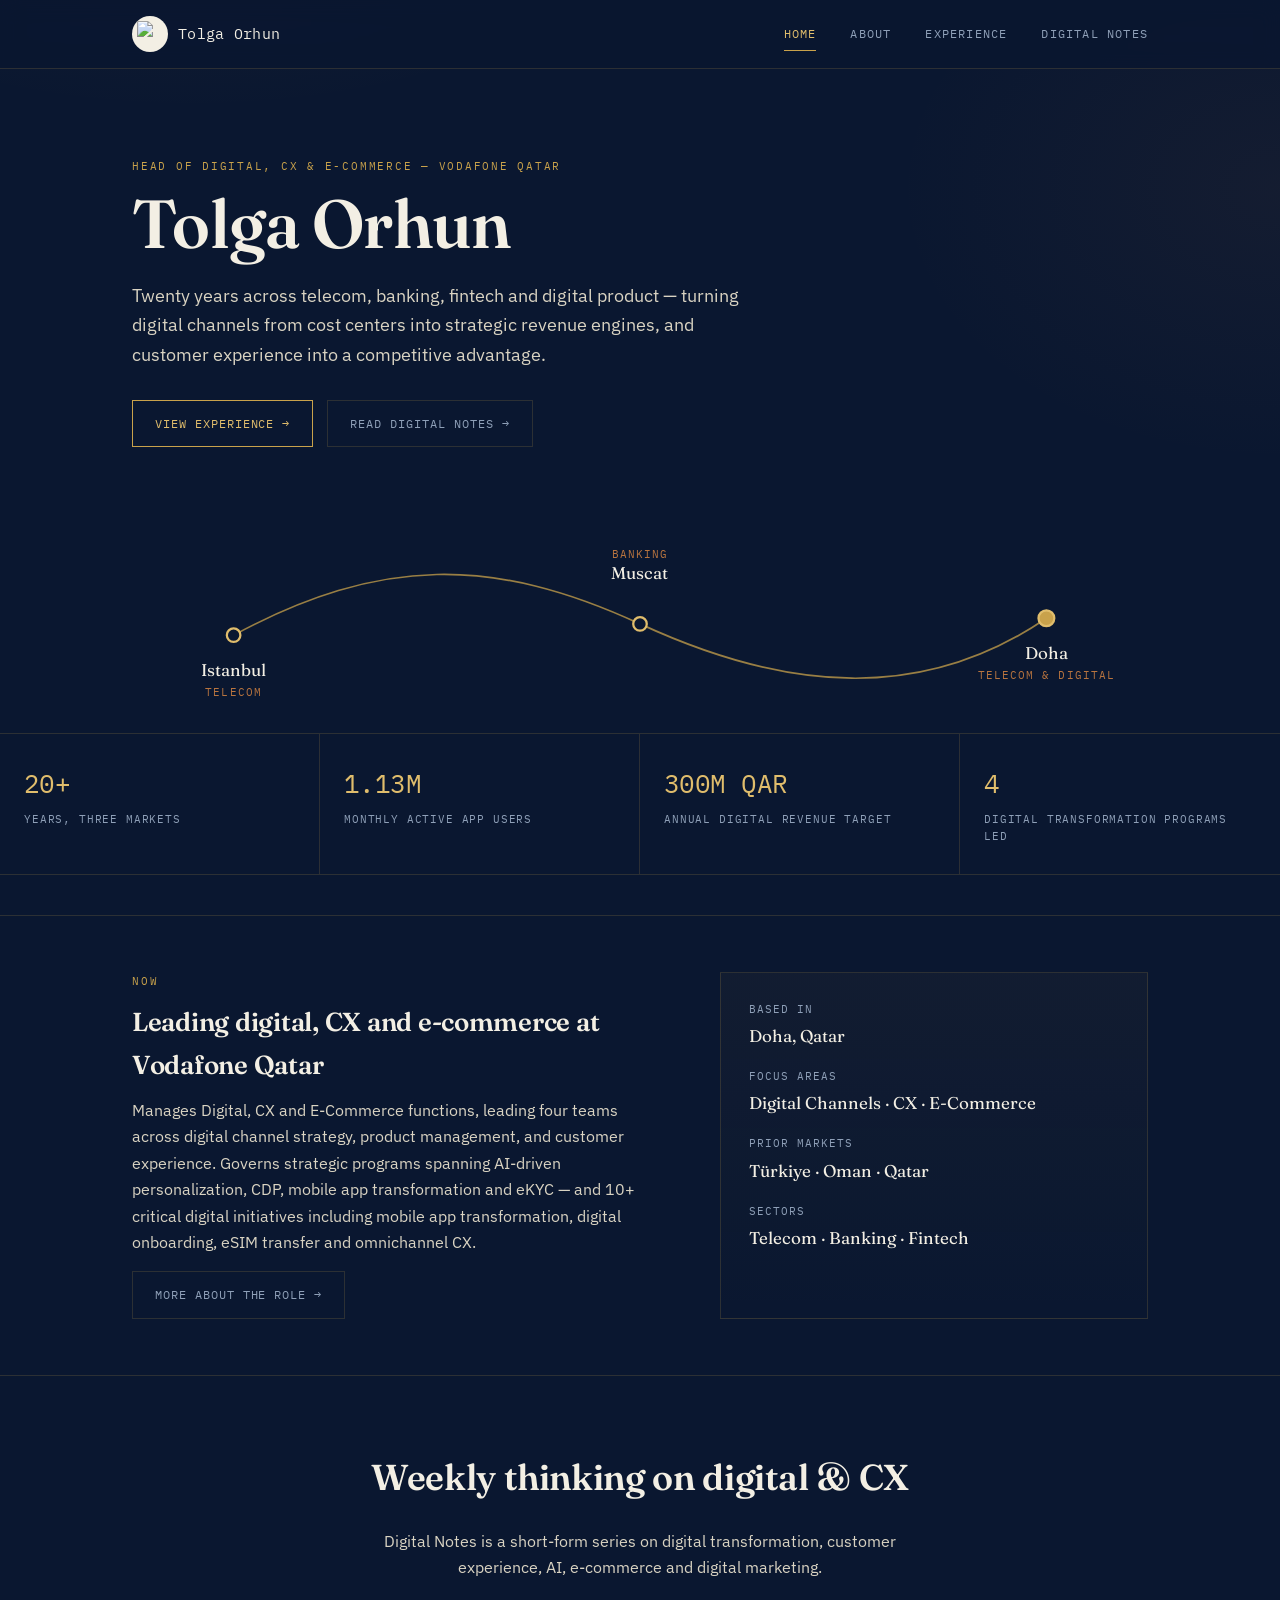
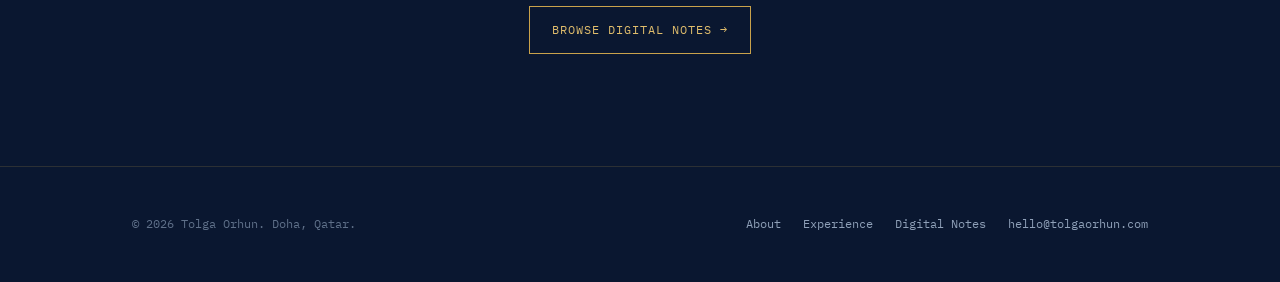
==== index.html @ 3a260905 "Add files via upload" ====
<!DOCTYPE html>
<html lang="en">
<head>
<meta charset="UTF-8" />
<meta name="viewport" content="width=device-width, initial-scale=1.0" />
<title>Tolga Orhun — Digital, CX & E-Commerce Leader</title>
<meta name="description" content="Tolga Orhun — Head of Digital, CX & E-Commerce at Vodafone Qatar. 20+ years across telecom, banking and digital product across Istanbul, Muscat and Doha." />
<link rel="preconnect" href="https://fonts.googleapis.com">
<link rel="preconnect" href="https://fonts.gstatic.com" crossorigin>
<link href="https://fonts.googleapis.com/css2?family=Fraunces:opsz,wght@9..144,500;9..144,600;9..144,700&family=IBM+Plex+Sans:wght@400;500;600&family=IBM+Plex+Mono:wght@400;500&display=swap" rel="stylesheet">
<link rel="icon" type="image/png" href="assets/logo-icon.png" />
<link rel="stylesheet" href="styles.css" />
</head>
<body>

<nav class="site-nav">
  <div class="wrap">
    <a class="brand" href="index.html"><span class="brand-mark"><img src="assets/logo-icon.png" alt="Tolga Orhun logo"></span> Tolga Orhun</a>
    <button class="nav-toggle" id="navToggle" aria-label="Toggle menu" aria-expanded="false">☰</button>
    <div class="nav-links" id="navLinks">
      <a href="index.html" aria-current="page">Home</a>
      <a href="about.html">About</a>
      <a href="experience.html">Experience</a>
      <a href="blog.html">Digital Notes</a>
    </div>
  </div>
</nav>

<header class="hero">
  <div class="wrap">
    <p class="eyebrow">Head of Digital, CX &amp; E-Commerce — Vodafone Qatar</p>
    <h1>Tolga Orhun</h1>
    <p class="pitch">Twenty years across telecom, banking, fintech and digital product — turning digital channels from cost centers into strategic revenue engines, and customer experience into a competitive advantage.</p>
    <div class="hero-actions">
      <a class="btn" href="experience.html">View Experience →</a>
      <a class="btn ghost" href="blog.html">Read Digital Notes →</a>
    </div>

    <div class="route">
      <svg viewBox="0 0 900 190" preserveAspectRatio="xMidYMid meet" role="img" aria-label="Career route from Istanbul to Muscat to Doha">
        <path class="route-path" d="M 90 110 C 220 40, 320 40, 450 100 S 700 170, 810 95" />

        <g class="route-city">
          <circle cx="90" cy="110" r="6"></circle>
          <text x="90" y="146" text-anchor="middle" class="route-label-city">Istanbul</text>
          <text x="90" y="164" text-anchor="middle" class="route-label-sector">Telecom</text>
        </g>

        <g class="route-city">
          <circle cx="450" cy="100" r="6"></circle>
          <text x="450" y="60" text-anchor="middle" class="route-label-city">Muscat</text>
          <text x="450" y="42" text-anchor="middle" class="route-label-sector">Banking</text>
        </g>

        <g class="route-city final">
          <circle cx="810" cy="95" r="7"></circle>
          <text x="810" y="131" text-anchor="middle" class="route-label-city">Doha</text>
          <text x="810" y="149" text-anchor="middle" class="route-label-sector">Telecom &amp; Digital</text>
        </g>
      </svg>
    </div>
  </div>

  <div class="stats">
    <div class="wrap" style="display:contents;">
      <div class="stat"><div class="num">20+</div><div class="label">Years, three markets</div></div>
      <div class="stat"><div class="num">1.13M</div><div class="label">Monthly active app users</div></div>
      <div class="stat"><div class="num">300M QAR</div><div class="label">Annual digital revenue target</div></div>
      <div class="stat"><div class="num">4</div><div class="label">Digital transformation programs led</div></div>
    </div>
  </div>
</header>

<section class="section tight">
  <div class="wrap two-col">
    <div>
      <p class="eyebrow">Now</p>
      <h2 style="font-size:26px; margin-top:10px;">Leading digital, CX and e-commerce at Vodafone Qatar</h2>
      <p>Manages Digital, CX and E-Commerce functions, leading four teams across digital channel strategy, product management, and customer experience. Governs strategic programs spanning AI-driven personalization, CDP, mobile app transformation and eKYC — and 10+ critical digital initiatives including mobile app transformation, digital onboarding, eSIM transfer and omnichannel CX.</p>
      <a class="btn ghost" href="about.html">More about the role →</a>
    </div>
    <div class="info-card">
      <dl>
        <dt>Based in</dt>
        <dd>Doha, Qatar</dd>
        <dt>Focus areas</dt>
        <dd>Digital Channels · CX · E-Commerce</dd>
        <dt>Prior markets</dt>
        <dd>Türkiye · Oman · Qatar</dd>
        <dt>Sectors</dt>
        <dd>Telecom · Banking · Fintech</dd>
      </dl>
    </div>
  </div>
</section>

<section class="cta-band">
  <div class="wrap">
    <h2>Weekly thinking on digital &amp; CX</h2>
    <p style="max-width:520px; margin:0 auto 26px;">Digital Notes is a short-form series on digital transformation, customer experience, AI, e-commerce and digital marketing.</p>
    <a class="btn" href="blog.html">Browse Digital Notes →</a>
  </div>
</section>

<footer class="site-footer">
  <div class="wrap footer-row">
    <p>© 2026 Tolga Orhun. Doha, Qatar.</p>
    <div class="footer-links">
      <a href="about.html">About</a>
      <a href="experience.html">Experience</a>
      <a href="blog.html">Digital Notes</a>
      <a href="mailto:hello@tolgaorhun.com">hello@tolgaorhun.com</a>
    </div>
  </div>
</footer>

<script src="script.js"></script>
</body>
</html>
---- styles.css ----
/* ============================================================
   tolgaorhun.com — design tokens
   Palette: deep navy ground, gold + copper accents (LinkedIn brand)
   Type: Fraunces (display) / IBM Plex Sans (body) / IBM Plex Mono (utility)
   Signature: Istanbul → Muscat → Doha career-route map
   ============================================================ */

:root {
  --navy-950: #0a1730;
  --navy-900: #0f2340;
  --navy-850: #13294a;
  --navy-800: #17305a;
  --navy-line: rgba(201, 162, 75, 0.18);
  --gold: #c9a24b;
  --gold-bright: #e0bd6c;
  --copper: #b8743f;
  --ivory: #f3efe4;
  --ivory-dim: #d9d3c2;
  --slate: #8fa0b8;
  --slate-dim: #5f7089;

  --font-display: "Fraunces", "Iowan Old Style", ui-serif, serif;
  --font-body: "IBM Plex Sans", -apple-system, BlinkMacSystemFont, sans-serif;
  --font-mono: "IBM Plex Mono", ui-monospace, monospace;

  --container: 1080px;
  --radius: 2px;
}

@media (prefers-reduced-motion: reduce) {
  * { animation-duration: 0.01ms !important; animation-iteration-count: 1 !important; transition-duration: 0.01ms !important; scroll-behavior: auto !important; }
}

* { box-sizing: border-box; }
html { scroll-behavior: smooth; }

body {
  margin: 0;
  background: var(--navy-950);
  background-image:
    radial-gradient(ellipse 900px 500px at 15% -10%, rgba(201,162,75,0.07), transparent 60%),
    radial-gradient(ellipse 700px 500px at 100% 10%, rgba(184,116,63,0.06), transparent 55%);
  color: var(--ivory);
  font-family: var(--font-body);
  font-size: 16px;
  line-height: 1.65;
  -webkit-font-smoothing: antialiased;
}

img { max-width: 100%; display: block; }
a { color: inherit; text-decoration: none; }

::selection { background: var(--gold); color: var(--navy-950); }

:focus-visible {
  outline: 2px solid var(--gold-bright);
  outline-offset: 3px;
}

.wrap {
  max-width: var(--container);
  margin: 0 auto;
  padding: 0 32px;
}

.eyebrow {
  font-family: var(--font-mono);
  font-size: 11px;
  letter-spacing: 0.16em;
  text-transform: uppercase;
  color: var(--gold);
}

h1, h2, h3, h4 {
  font-family: var(--font-display);
  font-weight: 600;
  color: var(--ivory);
  margin: 0 0 0.4em 0;
  letter-spacing: -0.01em;
}

p { color: var(--ivory-dim); margin: 0 0 1em 0; }
strong { color: var(--ivory); font-weight: 600; }

/* ---------- Nav ---------- */
.site-nav {
  position: sticky;
  top: 0;
  z-index: 40;
  background: rgba(10, 23, 48, 0.86);
  backdrop-filter: blur(10px);
  border-bottom: 1px solid var(--navy-line);
}
.site-nav .wrap {
  display: flex;
  align-items: center;
  justify-content: space-between;
  height: 68px;
}
.brand {
  display: flex;
  align-items: center;
  gap: 10px;
  font-family: var(--font-mono);
  letter-spacing: 0.02em;
  font-size: 15px;
  color: var(--ivory);
}
.brand-mark {
  width: 36px;
  height: 36px;
  border-radius: 50%;
  background: var(--ivory);
  display: flex;
  align-items: center;
  justify-content: center;
  overflow: hidden;
  padding: 5px;
  flex-shrink: 0;
}
.brand-mark img {
  width: 100%;
  height: 100%;
  object-fit: contain;
}
.nav-links {
  display: flex;
  gap: 34px;
  font-family: var(--font-mono);
  font-size: 12px;
  letter-spacing: 0.1em;
  text-transform: uppercase;
}
.nav-links a {
  color: var(--slate);
  position: relative;
  padding: 4px 0;
  transition: color 0.2s ease;
}
.nav-links a:hover, .nav-links a[aria-current="page"] { color: var(--gold-bright); }
.nav-links a[aria-current="page"]::after {
  content: "";
  position: absolute;
  left: 0; right: 0; bottom: -3px;
  height: 1px;
  background: var(--gold);
}
.nav-toggle { display: none; }

@media (max-width: 720px) {
  .nav-links {
    position: fixed;
    inset: 68px 0 auto 0;
    flex-direction: column;
    background: var(--navy-900);
    padding: 24px 32px;
    gap: 20px;
    border-bottom: 1px solid var(--navy-line);
    transform: translateY(-8px);
    opacity: 0;
    pointer-events: none;
    transition: all 0.22s ease;
  }
  .nav-links.open { transform: translateY(0); opacity: 1; pointer-events: auto; }
  .nav-toggle {
    display: block;
    background: none;
    border: 1px solid var(--navy-line);
    color: var(--ivory);
    width: 40px; height: 40px;
    font-family: var(--font-mono);
    cursor: pointer;
  }
}

/* ---------- Buttons ---------- */
.btn {
  display: inline-flex;
  align-items: center;
  gap: 8px;
  font-family: var(--font-mono);
  font-size: 12px;
  letter-spacing: 0.08em;
  text-transform: uppercase;
  padding: 13px 22px;
  border: 1px solid var(--gold);
  color: var(--gold-bright);
  transition: all 0.2s ease;
}
.btn:hover { background: var(--gold); color: var(--navy-950); }
.btn.ghost { border-color: var(--navy-line); color: var(--slate); }
.btn.ghost:hover { border-color: var(--slate); background: transparent; color: var(--ivory); }

/* ---------- Hero ---------- */
.hero {
  padding: 88px 0 40px;
  border-bottom: 1px solid var(--navy-line);
}
.hero h1 {
  font-size: clamp(40px, 6vw, 68px);
  line-height: 1.02;
  margin: 14px 0 22px;
}
.hero .pitch {
  max-width: 640px;
  font-size: 18px;
  color: var(--ivory-dim);
}
.hero-actions { display: flex; gap: 14px; margin-top: 30px; flex-wrap: wrap; }

/* ---------- Route map (signature element) ---------- */
.route {
  margin-top: 64px;
}
.route svg { width: 100%; height: auto; overflow: visible; }
.route-path {
  fill: none;
  stroke: var(--gold);
  stroke-width: 1.5;
  stroke-dasharray: 6 6;
  stroke-linecap: round;
  opacity: 0.75;
  stroke-dashoffset: 1000;
  stroke-dasharray: 1000;
  animation: draw 2.4s ease forwards 0.3s;
}
@keyframes draw { to { stroke-dashoffset: 0; } }
.route-city circle {
  fill: var(--navy-950);
  stroke: var(--gold-bright);
  stroke-width: 2;
}
.route-city.final circle { fill: var(--gold); }
.route-label-city {
  font-family: var(--font-display);
  font-size: 15px;
  fill: var(--ivory);
}
.route-label-sector {
  font-family: var(--font-mono);
  font-size: 9.5px;
  letter-spacing: 0.1em;
  fill: var(--copper);
  text-transform: uppercase;
}
.route-label-year {
  font-family: var(--font-mono);
  font-size: 9.5px;
  fill: var(--slate-dim);
}

/* ---------- Stat strip ---------- */
.stats {
  display: grid;
  grid-template-columns: repeat(4, 1fr);
  border-top: 1px solid var(--navy-line);
  border-bottom: 1px solid var(--navy-line);
  margin: 0;
}
.stat {
  padding: 28px 24px;
  border-right: 1px solid var(--navy-line);
}
.stat:last-child { border-right: none; }
.stat .num {
  font-family: var(--font-mono);
  font-size: 26px;
  color: var(--gold-bright);
  letter-spacing: -0.02em;
}
.stat .label {
  font-family: var(--font-mono);
  font-size: 10.5px;
  letter-spacing: 0.08em;
  text-transform: uppercase;
  color: var(--slate);
  margin-top: 6px;
}
@media (max-width: 720px) {
  .stats { grid-template-columns: repeat(2, 1fr); }
  .stat:nth-child(2) { border-right: none; }
}

/* ---------- Section shell ---------- */
.section { padding: 84px 0; }
.section.tight { padding: 56px 0; }
.section-head { max-width: 620px; margin-bottom: 48px; }
.section-head h2 { font-size: clamp(28px, 4vw, 38px); }
.divider {
  height: 1px;
  background: var(--navy-line);
  border: none;
  margin: 0;
}

/* ---------- Cards grid (about / skills) ---------- */
.tags { display: flex; flex-wrap: wrap; gap: 10px; margin-top: 8px; }
.tag {
  font-family: var(--font-mono);
  font-size: 11.5px;
  letter-spacing: 0.04em;
  padding: 8px 14px;
  border: 1px solid var(--navy-line);
  color: var(--ivory-dim);
}

.two-col {
  display: grid;
  grid-template-columns: 1.1fr 0.9fr;
  gap: 64px;
}
@media (max-width: 820px) {
  .two-col { grid-template-columns: 1fr; gap: 36px; }
}

.info-card {
  border: 1px solid var(--navy-line);
  padding: 28px;
  background: linear-gradient(180deg, rgba(201,162,75,0.04), transparent);
}
.info-card dl { margin: 0; }
.info-card dt {
  font-family: var(--font-mono);
  font-size: 10.5px;
  letter-spacing: 0.1em;
  text-transform: uppercase;
  color: var(--slate);
  margin-top: 18px;
}
.info-card dt:first-child { margin-top: 0; }
.info-card dd { margin: 4px 0 0; color: var(--ivory); font-family: var(--font-display); font-size: 17px; }

/* ---------- Timeline (Experience) ---------- */
.timeline { position: relative; }
.timeline::before {
  content: "";
  position: absolute;
  left: 46px;
  top: 8px;
  bottom: 8px;
  width: 1px;
  background: var(--navy-line);
}
.role {
  position: relative;
  padding-left: 96px;
  margin-bottom: 56px;
}
.role:last-child { margin-bottom: 0; }
.role-index {
  position: absolute;
  left: 0;
  top: 0;
  width: 92px;
  text-align: right;
  padding-right: 24px;
  font-family: var(--font-mono);
  font-size: 11px;
  color: var(--slate-dim);
}
.role-index .dot {
  position: absolute;
  right: -5px;
  top: 3px;
  width: 9px; height: 9px;
  border-radius: 50%;
  background: var(--navy-950);
  border: 2px solid var(--gold);
}
.role h3 { font-size: 22px; margin-bottom: 2px; }
.role .co { font-family: var(--font-mono); font-size: 12px; color: var(--copper); letter-spacing: 0.03em; margin-bottom: 14px; }
.role ul { margin: 0; padding-left: 18px; }
.role li { color: var(--ivory-dim); margin-bottom: 9px; }
.role li::marker { color: var(--gold); }

@media (max-width: 640px) {
  .timeline::before { left: 14px; }
  .role { padding-left: 40px; }
  .role-index { position: static; text-align: left; padding-right: 0; margin-bottom: 6px; }
  .role-index .dot { left: -34px; right: auto; top: 2px; }
}

/* ---------- Digital Notes cards ---------- */
.notes-grid {
  display: grid;
  grid-template-columns: repeat(auto-fit, minmax(210px, 1fr));
  gap: 20px;
}
.note-card {
  border: 1px solid var(--navy-line);
  padding: 26px 22px 22px;
  aspect-ratio: 4 / 5;
  display: flex;
  flex-direction: column;
  justify-content: space-between;
  background: var(--navy-900);
  transition: border-color 0.2s ease, transform 0.2s ease;
}
.note-card:hover { border-color: var(--gold); transform: translateY(-3px); }
.note-card .glyph { width: 44px; height: 44px; }
.note-card .glyph svg { width: 100%; height: 100%; }
.note-card h3 { font-size: 18px; margin: 0; }
.note-card .num { font-family: var(--font-mono); font-size: 11px; color: var(--slate-dim); }

.notes-intro { max-width: 640px; }

/* ---------- Footer ---------- */
.site-footer {
  border-top: 1px solid var(--navy-line);
  padding: 48px 0;
  margin-top: 40px;
}
.footer-row {
  display: flex;
  justify-content: space-between;
  align-items: center;
  flex-wrap: wrap;
  gap: 16px;
}
.footer-row p { margin: 0; font-family: var(--font-mono); font-size: 11.5px; color: var(--slate-dim); }
.footer-links { display: flex; gap: 22px; font-family: var(--font-mono); font-size: 11.5px; }
.footer-links a { color: var(--slate); }
.footer-links a:hover { color: var(--gold-bright); }

/* ---------- CTA band ---------- */
.cta-band {
  border-top: 1px solid var(--navy-line);
  padding: 72px 0;
  text-align: center;
}
.cta-band h2 { font-size: clamp(26px, 4vw, 36px); margin-bottom: 20px; }
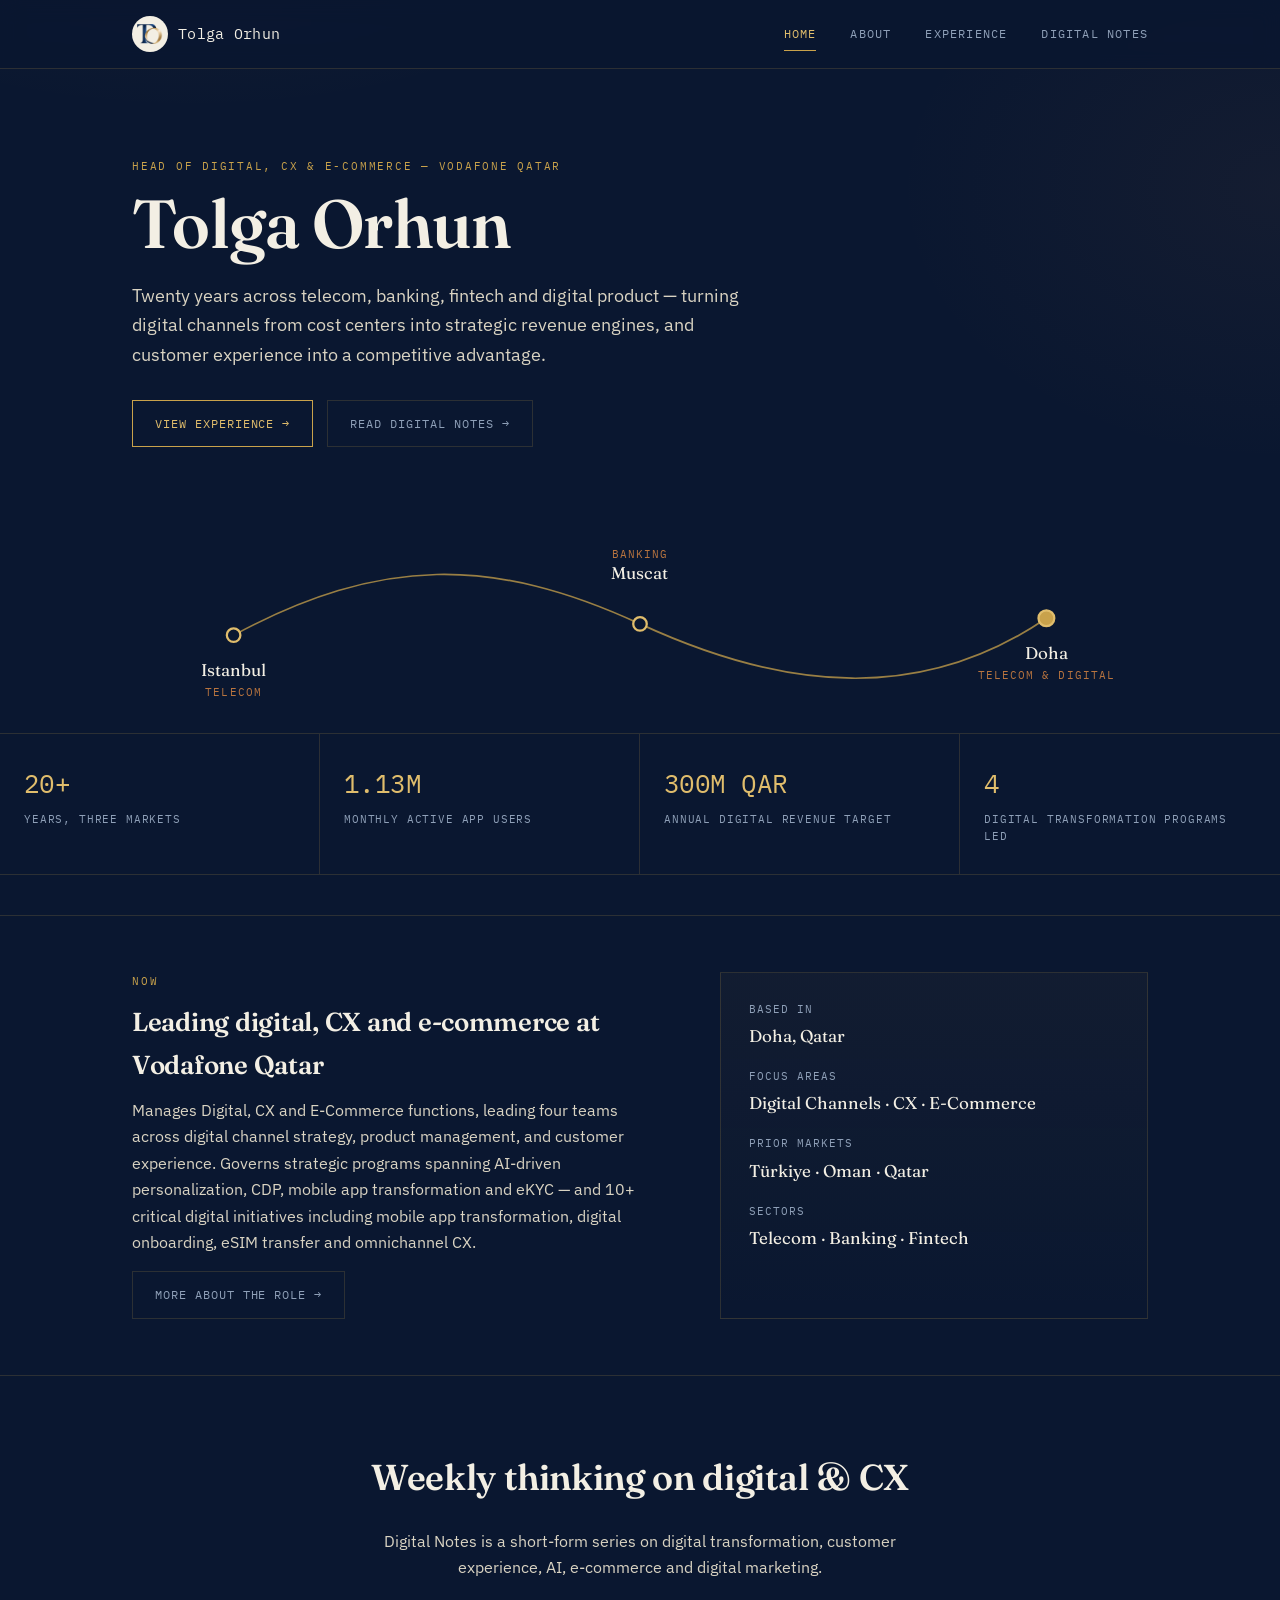
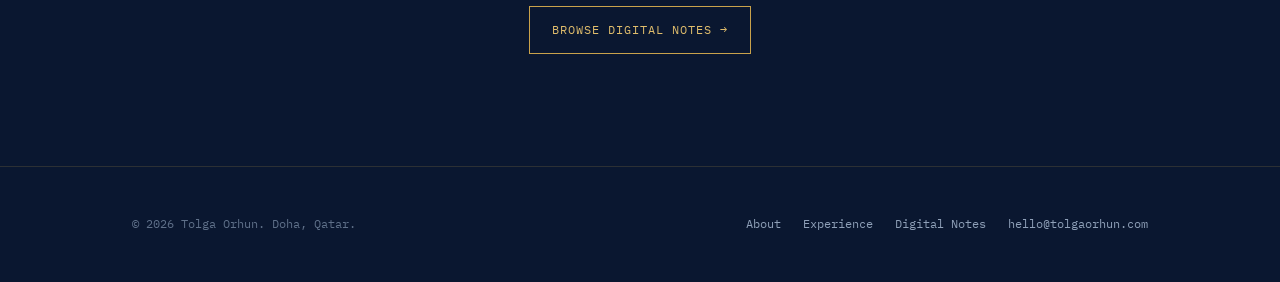
==== commit 0e22a32e: "Add files via upload" ====
--- a/index.html
+++ b/index.html
@@ -8,14 +8,14 @@
 <link rel="preconnect" href="https://fonts.googleapis.com">
 <link rel="preconnect" href="https://fonts.gstatic.com" crossorigin>
 <link href="https://fonts.googleapis.com/css2?family=Fraunces:opsz,wght@9..144,500;9..144,600;9..144,700&family=IBM+Plex+Sans:wght@400;500;600&family=IBM+Plex+Mono:wght@400;500&display=swap" rel="stylesheet">
-<link rel="icon" type="image/png" href="assets/logo-icon.png" />
+<link rel="icon" type="image/png" href="logo-icon.png" />
 <link rel="stylesheet" href="styles.css" />
 </head>
 <body>
 
 <nav class="site-nav">
   <div class="wrap">
-    <a class="brand" href="index.html"><span class="brand-mark"><img src="assets/logo-icon.png" alt="Tolga Orhun logo"></span> Tolga Orhun</a>
+    <a class="brand" href="index.html"><span class="brand-mark"><img src="logo-icon.png" alt="Tolga Orhun logo"></span> Tolga Orhun</a>
     <button class="nav-toggle" id="navToggle" aria-label="Toggle menu" aria-expanded="false">☰</button>
     <div class="nav-links" id="navLinks">
       <a href="index.html" aria-current="page">Home</a>
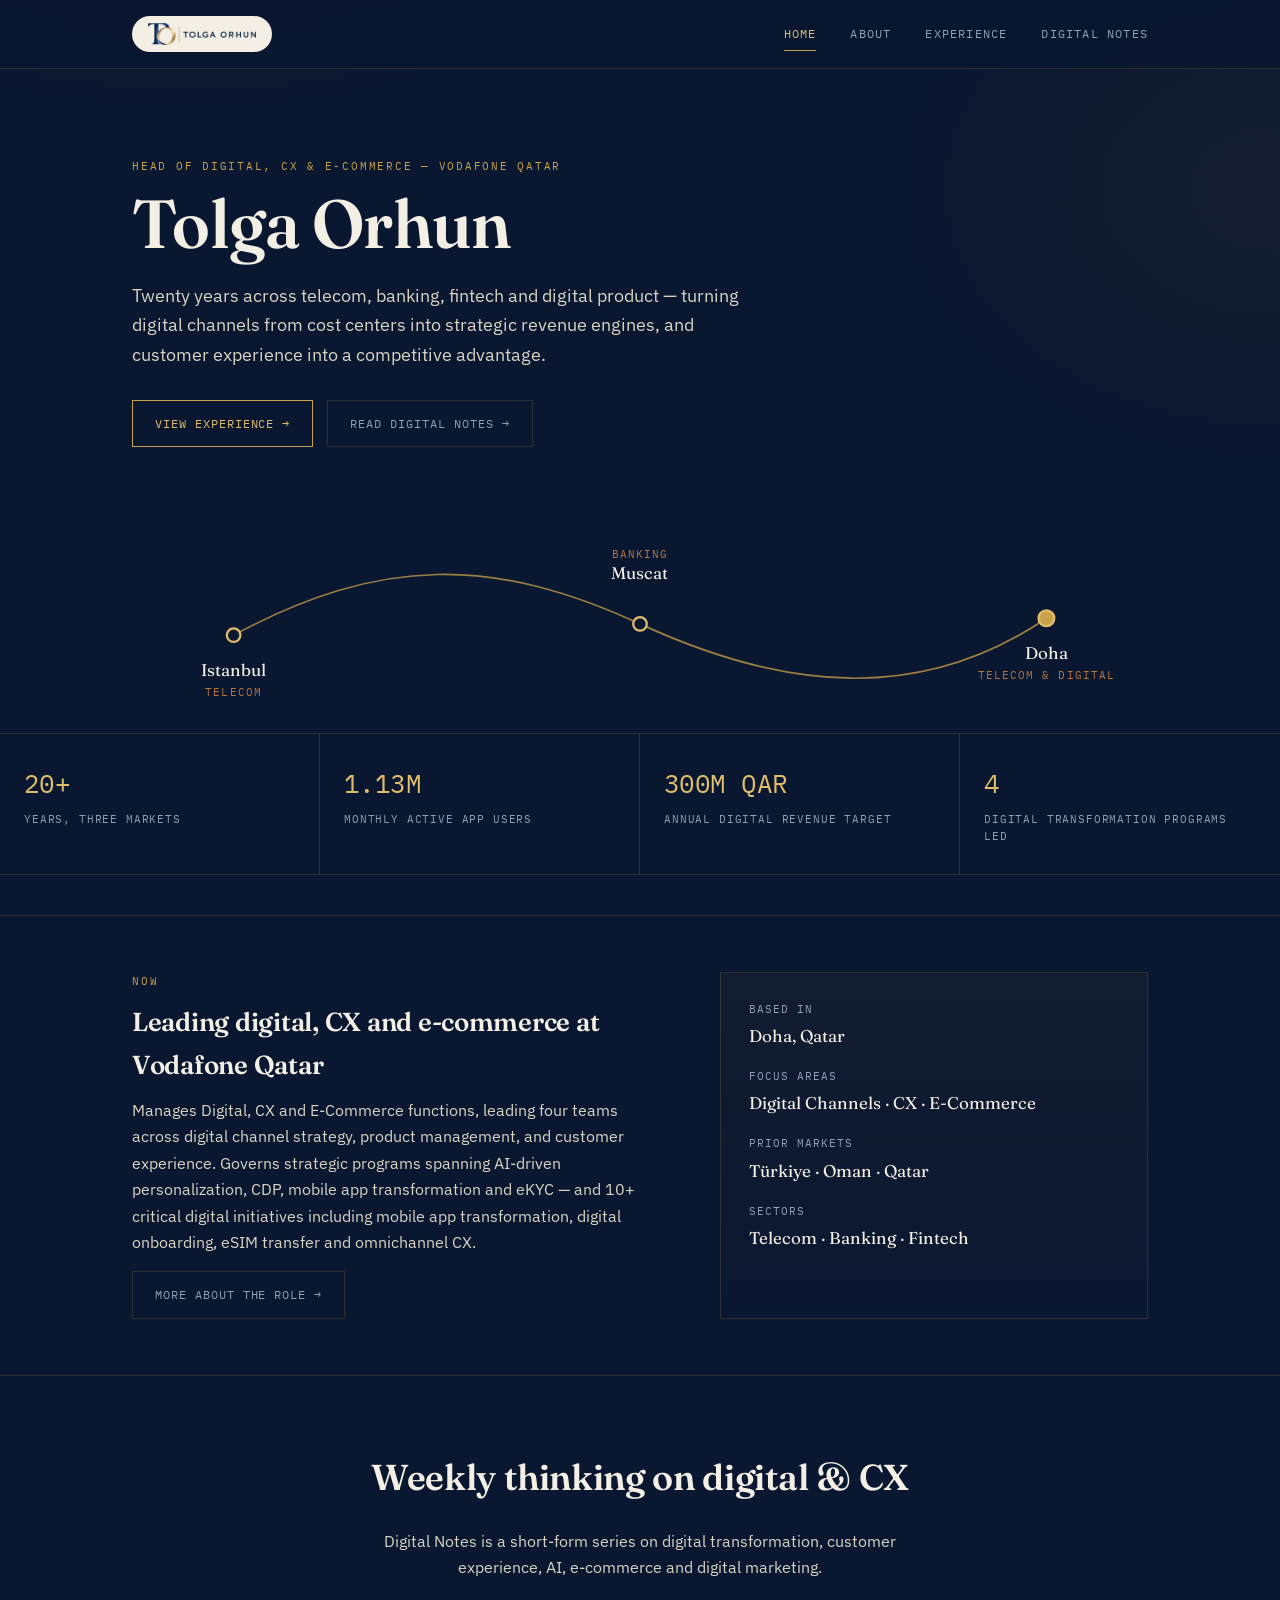
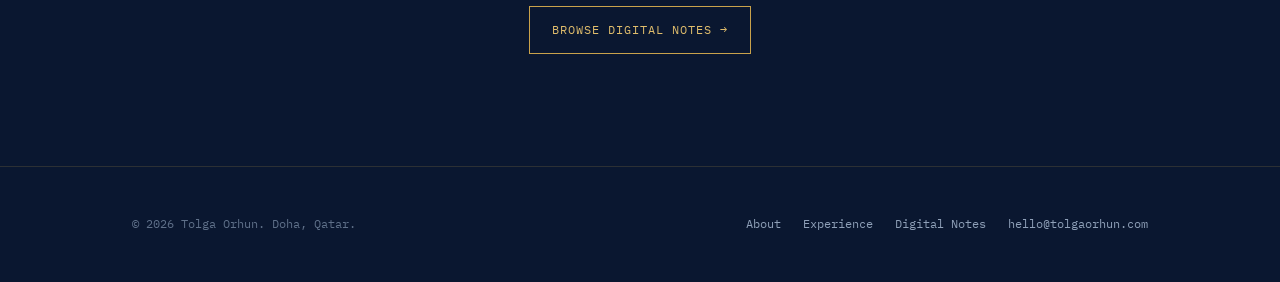
==== commit 99b33fd0: "Add files via upload" ====
--- a/index.html
+++ b/index.html
@@ -15,7 +15,7 @@
 
 <nav class="site-nav">
   <div class="wrap">
-    <a class="brand" href="index.html"><span class="brand-mark"><img src="logo-icon.png" alt="Tolga Orhun logo"></span> Tolga Orhun</a>
+    <a class="brand" href="index.html"><span class="brand-lockup"><img src="logo-full.png" alt="Tolga Orhun"></span></a>
     <button class="nav-toggle" id="navToggle" aria-label="Toggle menu" aria-expanded="false">☰</button>
     <div class="nav-links" id="navLinks">
       <a href="index.html" aria-current="page">Home</a>
--- a/styles.css
+++ b/styles.css
@@ -106,22 +106,22 @@
   font-size: 15px;
   color: var(--ivory);
 }
-.brand-mark {
-  width: 36px;
-  height: 36px;
-  border-radius: 50%;
+.brand-lockup {
+  display: flex;
+  align-items: center;
   background: var(--ivory);
-  display: flex;
-  align-items: center;
-  justify-content: center;
-  overflow: hidden;
-  padding: 5px;
+  border-radius: 999px;
+  padding: 7px 16px;
   flex-shrink: 0;
 }
-.brand-mark img {
-  width: 100%;
-  height: 100%;
-  object-fit: contain;
+.brand-lockup img {
+  height: 22px;
+  width: auto;
+  display: block;
+}
+@media (max-width: 560px) {
+  .brand-lockup { padding: 6px 12px; }
+  .brand-lockup img { height: 17px; }
 }
 .nav-links {
   display: flex;
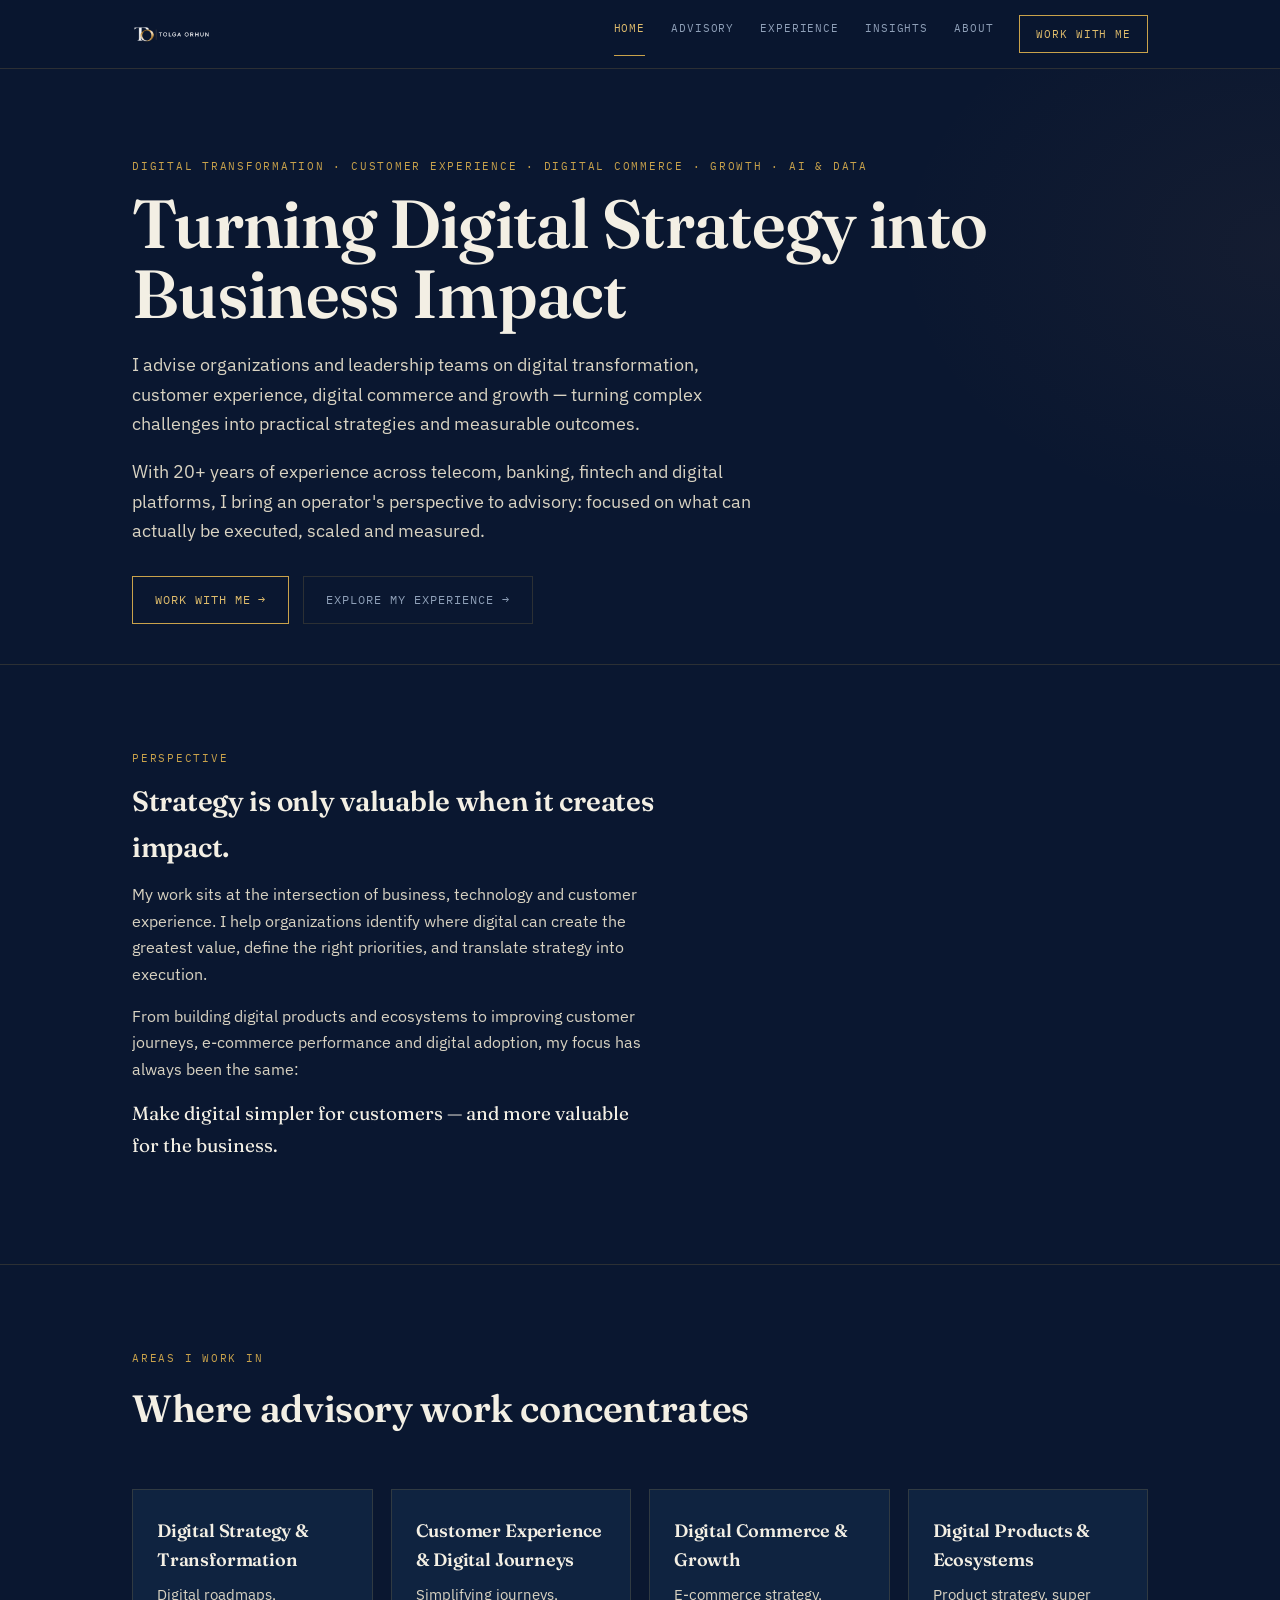
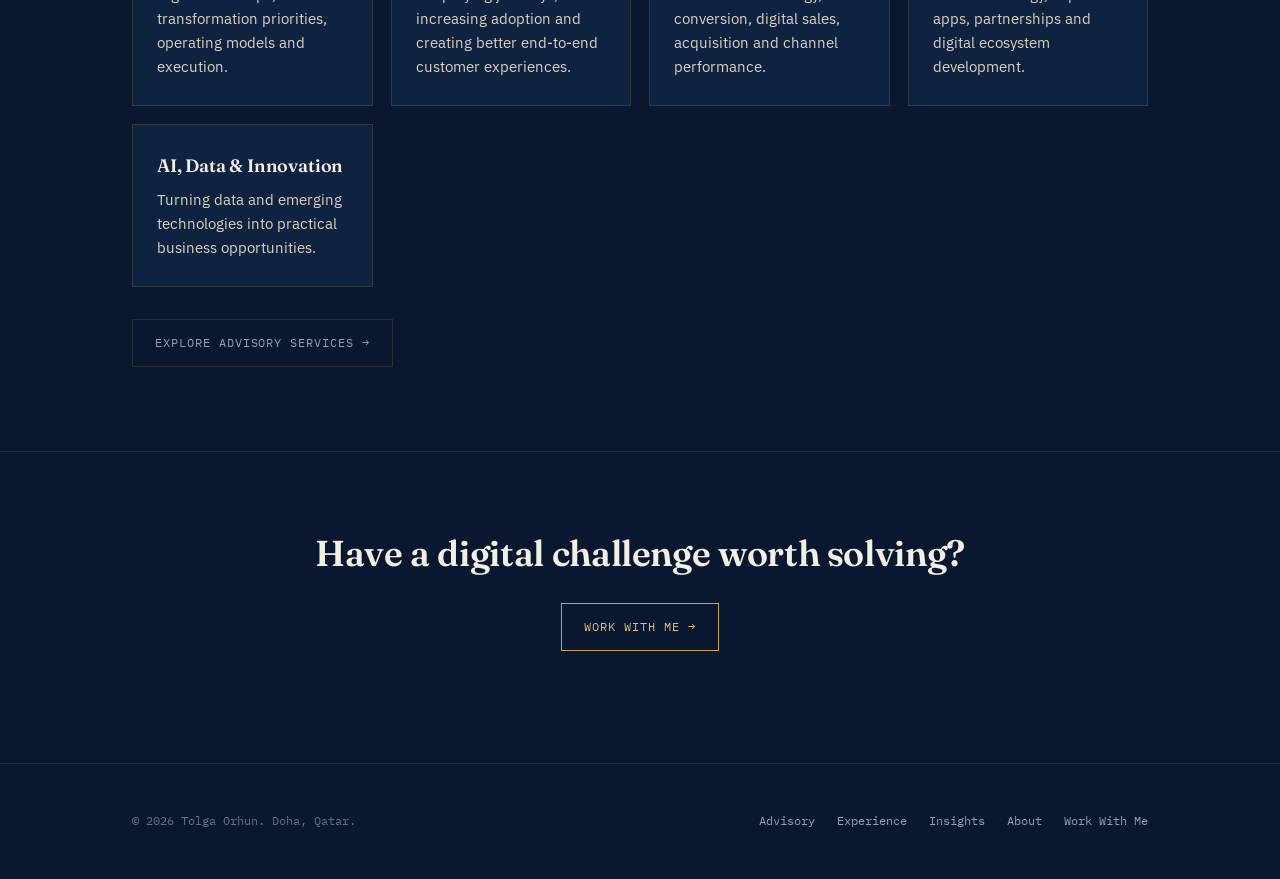
==== commit fc51973d: "Add files via upload" ====
--- a/index.html
+++ b/index.html
@@ -3,102 +3,96 @@
 <head>
 <meta charset="UTF-8" />
 <meta name="viewport" content="width=device-width, initial-scale=1.0" />
-<title>Tolga Orhun — Digital, CX & E-Commerce Leader</title>
-<meta name="description" content="Tolga Orhun — Head of Digital, CX & E-Commerce at Vodafone Qatar. 20+ years across telecom, banking and digital product across Istanbul, Muscat and Doha." />
+<title>Tolga Orhun — Turning Digital Strategy into Business Impact</title>
+<meta name="description" content="Tolga Orhun advises organizations and leadership teams on digital transformation, customer experience, digital commerce and growth." />
+<link rel="icon" type="image/png" href="favicon.png" />
 <link rel="preconnect" href="https://fonts.googleapis.com">
 <link rel="preconnect" href="https://fonts.gstatic.com" crossorigin>
 <link href="https://fonts.googleapis.com/css2?family=Fraunces:opsz,wght@9..144,500;9..144,600;9..144,700&family=IBM+Plex+Sans:wght@400;500;600&family=IBM+Plex+Mono:wght@400;500&display=swap" rel="stylesheet">
-<link rel="icon" type="image/png" href="logo-icon.png" />
 <link rel="stylesheet" href="styles.css" />
 </head>
 <body>
 
 <nav class="site-nav">
   <div class="wrap">
-    <a class="brand" href="index.html"><span class="brand-lockup"><img src="logo-full.png" alt="Tolga Orhun"></span></a>
+    <a class="brand" href="index.html"><span class="brand-lockup"><img src="logo-light.png" alt="Tolga Orhun"></span></a>
     <button class="nav-toggle" id="navToggle" aria-label="Toggle menu" aria-expanded="false">☰</button>
     <div class="nav-links" id="navLinks">
       <a href="index.html" aria-current="page">Home</a>
+      <a href="advisory.html">Advisory</a>
+      <a href="experience.html">Experience</a>
+      <a href="insights.html">Insights</a>
       <a href="about.html">About</a>
-      <a href="experience.html">Experience</a>
-      <a href="blog.html">Digital Notes</a>
+      <a href="work-with-me.html" class="nav-cta">Work With Me</a>
     </div>
   </div>
 </nav>
 
 <header class="hero">
   <div class="wrap">
-    <p class="eyebrow">Head of Digital, CX &amp; E-Commerce — Vodafone Qatar</p>
-    <h1>Tolga Orhun</h1>
-    <p class="pitch">Twenty years across telecom, banking, fintech and digital product — turning digital channels from cost centers into strategic revenue engines, and customer experience into a competitive advantage.</p>
+    <p class="eyebrow">Digital Transformation · Customer Experience · Digital Commerce · Growth · AI &amp; Data</p>
+    <h1>Turning Digital Strategy into Business Impact</h1>
+    <p class="pitch">I advise organizations and leadership teams on digital transformation, customer experience, digital commerce and growth — turning complex challenges into practical strategies and measurable outcomes.</p>
+    <p class="pitch">With 20+ years of experience across telecom, banking, fintech and digital platforms, I bring an operator's perspective to advisory: focused on what can actually be executed, scaled and measured.</p>
     <div class="hero-actions">
-      <a class="btn" href="experience.html">View Experience →</a>
-      <a class="btn ghost" href="blog.html">Read Digital Notes →</a>
-    </div>
-
-    <div class="route">
-      <svg viewBox="0 0 900 190" preserveAspectRatio="xMidYMid meet" role="img" aria-label="Career route from Istanbul to Muscat to Doha">
-        <path class="route-path" d="M 90 110 C 220 40, 320 40, 450 100 S 700 170, 810 95" />
-
-        <g class="route-city">
-          <circle cx="90" cy="110" r="6"></circle>
-          <text x="90" y="146" text-anchor="middle" class="route-label-city">Istanbul</text>
-          <text x="90" y="164" text-anchor="middle" class="route-label-sector">Telecom</text>
-        </g>
-
-        <g class="route-city">
-          <circle cx="450" cy="100" r="6"></circle>
-          <text x="450" y="60" text-anchor="middle" class="route-label-city">Muscat</text>
-          <text x="450" y="42" text-anchor="middle" class="route-label-sector">Banking</text>
-        </g>
-
-        <g class="route-city final">
-          <circle cx="810" cy="95" r="7"></circle>
-          <text x="810" y="131" text-anchor="middle" class="route-label-city">Doha</text>
-          <text x="810" y="149" text-anchor="middle" class="route-label-sector">Telecom &amp; Digital</text>
-        </g>
-      </svg>
-    </div>
-  </div>
-
-  <div class="stats">
-    <div class="wrap" style="display:contents;">
-      <div class="stat"><div class="num">20+</div><div class="label">Years, three markets</div></div>
-      <div class="stat"><div class="num">1.13M</div><div class="label">Monthly active app users</div></div>
-      <div class="stat"><div class="num">300M QAR</div><div class="label">Annual digital revenue target</div></div>
-      <div class="stat"><div class="num">4</div><div class="label">Digital transformation programs led</div></div>
+      <a class="btn" href="work-with-me.html">Work With Me →</a>
+      <a class="btn ghost" href="experience.html">Explore My Experience →</a>
     </div>
   </div>
 </header>
 
-<section class="section tight">
+<section class="section">
   <div class="wrap two-col">
     <div>
-      <p class="eyebrow">Now</p>
-      <h2 style="font-size:26px; margin-top:10px;">Leading digital, CX and e-commerce at Vodafone Qatar</h2>
-      <p>Manages Digital, CX and E-Commerce functions, leading four teams across digital channel strategy, product management, and customer experience. Governs strategic programs spanning AI-driven personalization, CDP, mobile app transformation and eKYC — and 10+ critical digital initiatives including mobile app transformation, digital onboarding, eSIM transfer and omnichannel CX.</p>
-      <a class="btn ghost" href="about.html">More about the role →</a>
+      <p class="eyebrow">Perspective</p>
+      <h2 style="font-size:28px; margin-top:10px;">Strategy is only valuable when it creates impact.</h2>
+      <p>My work sits at the intersection of business, technology and customer experience. I help organizations identify where digital can create the greatest value, define the right priorities, and translate strategy into execution.</p>
+      <p>From building digital products and ecosystems to improving customer journeys, e-commerce performance and digital adoption, my focus has always been the same:</p>
+      <p style="font-family:var(--font-display); font-size:19px; color:var(--ivory);">Make digital simpler for customers — and more valuable for the business.</p>
     </div>
-    <div class="info-card">
-      <dl>
-        <dt>Based in</dt>
-        <dd>Doha, Qatar</dd>
-        <dt>Focus areas</dt>
-        <dd>Digital Channels · CX · E-Commerce</dd>
-        <dt>Prior markets</dt>
-        <dd>Türkiye · Oman · Qatar</dd>
-        <dt>Sectors</dt>
-        <dd>Telecom · Banking · Fintech</dd>
-      </dl>
+  </div>
+</section>
+
+<hr class="divider" />
+
+<section class="section">
+  <div class="wrap">
+    <div class="section-head">
+      <p class="eyebrow">Areas I Work In</p>
+      <h2>Where advisory work concentrates</h2>
+    </div>
+    <div class="mini-cards">
+      <div class="mini-card">
+        <h3>Digital Strategy &amp; Transformation</h3>
+        <p>Digital roadmaps, transformation priorities, operating models and execution.</p>
+      </div>
+      <div class="mini-card">
+        <h3>Customer Experience &amp; Digital Journeys</h3>
+        <p>Simplifying journeys, increasing adoption and creating better end-to-end customer experiences.</p>
+      </div>
+      <div class="mini-card">
+        <h3>Digital Commerce &amp; Growth</h3>
+        <p>E-commerce strategy, conversion, digital sales, acquisition and channel performance.</p>
+      </div>
+      <div class="mini-card">
+        <h3>Digital Products &amp; Ecosystems</h3>
+        <p>Product strategy, super apps, partnerships and digital ecosystem development.</p>
+      </div>
+      <div class="mini-card">
+        <h3>AI, Data &amp; Innovation</h3>
+        <p>Turning data and emerging technologies into practical business opportunities.</p>
+      </div>
+    </div>
+    <div style="margin-top:32px;">
+      <a class="btn ghost" href="advisory.html">Explore Advisory Services →</a>
     </div>
   </div>
 </section>
 
 <section class="cta-band">
   <div class="wrap">
-    <h2>Weekly thinking on digital &amp; CX</h2>
-    <p style="max-width:520px; margin:0 auto 26px;">Digital Notes is a short-form series on digital transformation, customer experience, AI, e-commerce and digital marketing.</p>
-    <a class="btn" href="blog.html">Browse Digital Notes →</a>
+    <h2>Have a digital challenge worth solving?</h2>
+    <a class="btn" href="work-with-me.html">Work With Me →</a>
   </div>
 </section>
 
@@ -106,10 +100,11 @@
   <div class="wrap footer-row">
     <p>© 2026 Tolga Orhun. Doha, Qatar.</p>
     <div class="footer-links">
+      <a href="advisory.html">Advisory</a>
+      <a href="experience.html">Experience</a>
+      <a href="insights.html">Insights</a>
       <a href="about.html">About</a>
-      <a href="experience.html">Experience</a>
-      <a href="blog.html">Digital Notes</a>
-      <a href="mailto:hello@tolgaorhun.com">hello@tolgaorhun.com</a>
+      <a href="work-with-me.html">Work With Me</a>
     </div>
   </div>
 </footer>
--- a/styles.css
+++ b/styles.css
@@ -109,26 +109,107 @@
 .brand-lockup {
   display: flex;
   align-items: center;
-  background: var(--ivory);
-  border-radius: 999px;
-  padding: 7px 16px;
   flex-shrink: 0;
 }
 .brand-lockup img {
-  height: 22px;
+  height: 26px;
   width: auto;
   display: block;
 }
 @media (max-width: 560px) {
-  .brand-lockup { padding: 6px 12px; }
-  .brand-lockup img { height: 17px; }
-}
+  .brand-lockup img { height: 20px; }
+}
+
+/* ---------- Mini cards (Advisory "work together" / capability grids) ---------- */
+.mini-cards {
+  display: grid;
+  grid-template-columns: repeat(auto-fit, minmax(230px, 1fr));
+  gap: 18px;
+}
+.mini-card {
+  border: 1px solid var(--navy-line);
+  padding: 26px 24px;
+  background: var(--navy-900);
+}
+.mini-card h3 { font-size: 18px; margin-bottom: 8px; }
+.mini-card p { font-size: 14.5px; margin: 0; }
+
+/* ---------- Service block (Advisory sections) ---------- */
+.service-block { margin-bottom: 56px; }
+.service-block:last-child { margin-bottom: 0; }
+.service-block h3 {
+  font-size: 24px;
+  margin-bottom: 10px;
+}
+.service-block p.desc {
+  max-width: 620px;
+  margin-bottom: 18px;
+}
+.service-eyebrow {
+  font-family: var(--font-mono);
+  font-size: 10.5px;
+  letter-spacing: 0.1em;
+  text-transform: uppercase;
+  color: var(--slate);
+  margin: 0 0 10px 0;
+}
+
+/* ---------- Pull lines (Insights intro) ---------- */
+.pull-lines p {
+  font-family: var(--font-display);
+  font-size: 21px;
+  color: var(--ivory);
+  margin-bottom: 10px;
+}
+
+/* ---------- Form (Work With Me) ---------- */
+.contact-form { max-width: 560px; }
+.field { margin-bottom: 22px; }
+.field label {
+  display: block;
+  font-family: var(--font-mono);
+  font-size: 10.5px;
+  letter-spacing: 0.1em;
+  text-transform: uppercase;
+  color: var(--slate);
+  margin-bottom: 8px;
+}
+.field input,
+.field textarea {
+  width: 100%;
+  background: var(--navy-900);
+  border: 1px solid var(--navy-line);
+  color: var(--ivory);
+  font-family: var(--font-body);
+  font-size: 15px;
+  padding: 12px 14px;
+  border-radius: 2px;
+}
+.field textarea { resize: vertical; min-height: 120px; }
+.field input:focus, .field textarea:focus {
+  outline: none;
+  border-color: var(--gold);
+}
+.submit-btn {
+  font-family: var(--font-mono);
+  font-size: 12px;
+  letter-spacing: 0.08em;
+  text-transform: uppercase;
+  padding: 13px 26px;
+  background: var(--gold);
+  color: var(--navy-950);
+  border: 1px solid var(--gold);
+  cursor: pointer;
+  transition: background 0.2s ease, color 0.2s ease;
+}
+.submit-btn:hover { background: transparent; color: var(--gold-bright); }
+.form-note { font-size: 13px; color: var(--slate-dim); margin-top: 14px; }
 .nav-links {
   display: flex;
-  gap: 34px;
-  font-family: var(--font-mono);
-  font-size: 12px;
-  letter-spacing: 0.1em;
+  gap: 26px;
+  font-family: var(--font-mono);
+  font-size: 11px;
+  letter-spacing: 0.08em;
   text-transform: uppercase;
 }
 .nav-links a {
@@ -145,6 +226,13 @@
   height: 1px;
   background: var(--gold);
 }
+.nav-links a.nav-cta {
+  border: 1px solid var(--gold);
+  color: var(--gold-bright);
+  padding: 9px 16px;
+}
+.nav-links a.nav-cta:hover { background: var(--gold); color: var(--navy-950); }
+.nav-links a.nav-cta[aria-current="page"]::after { display: none; }
 .nav-toggle { display: none; }
 
 @media (max-width: 720px) {
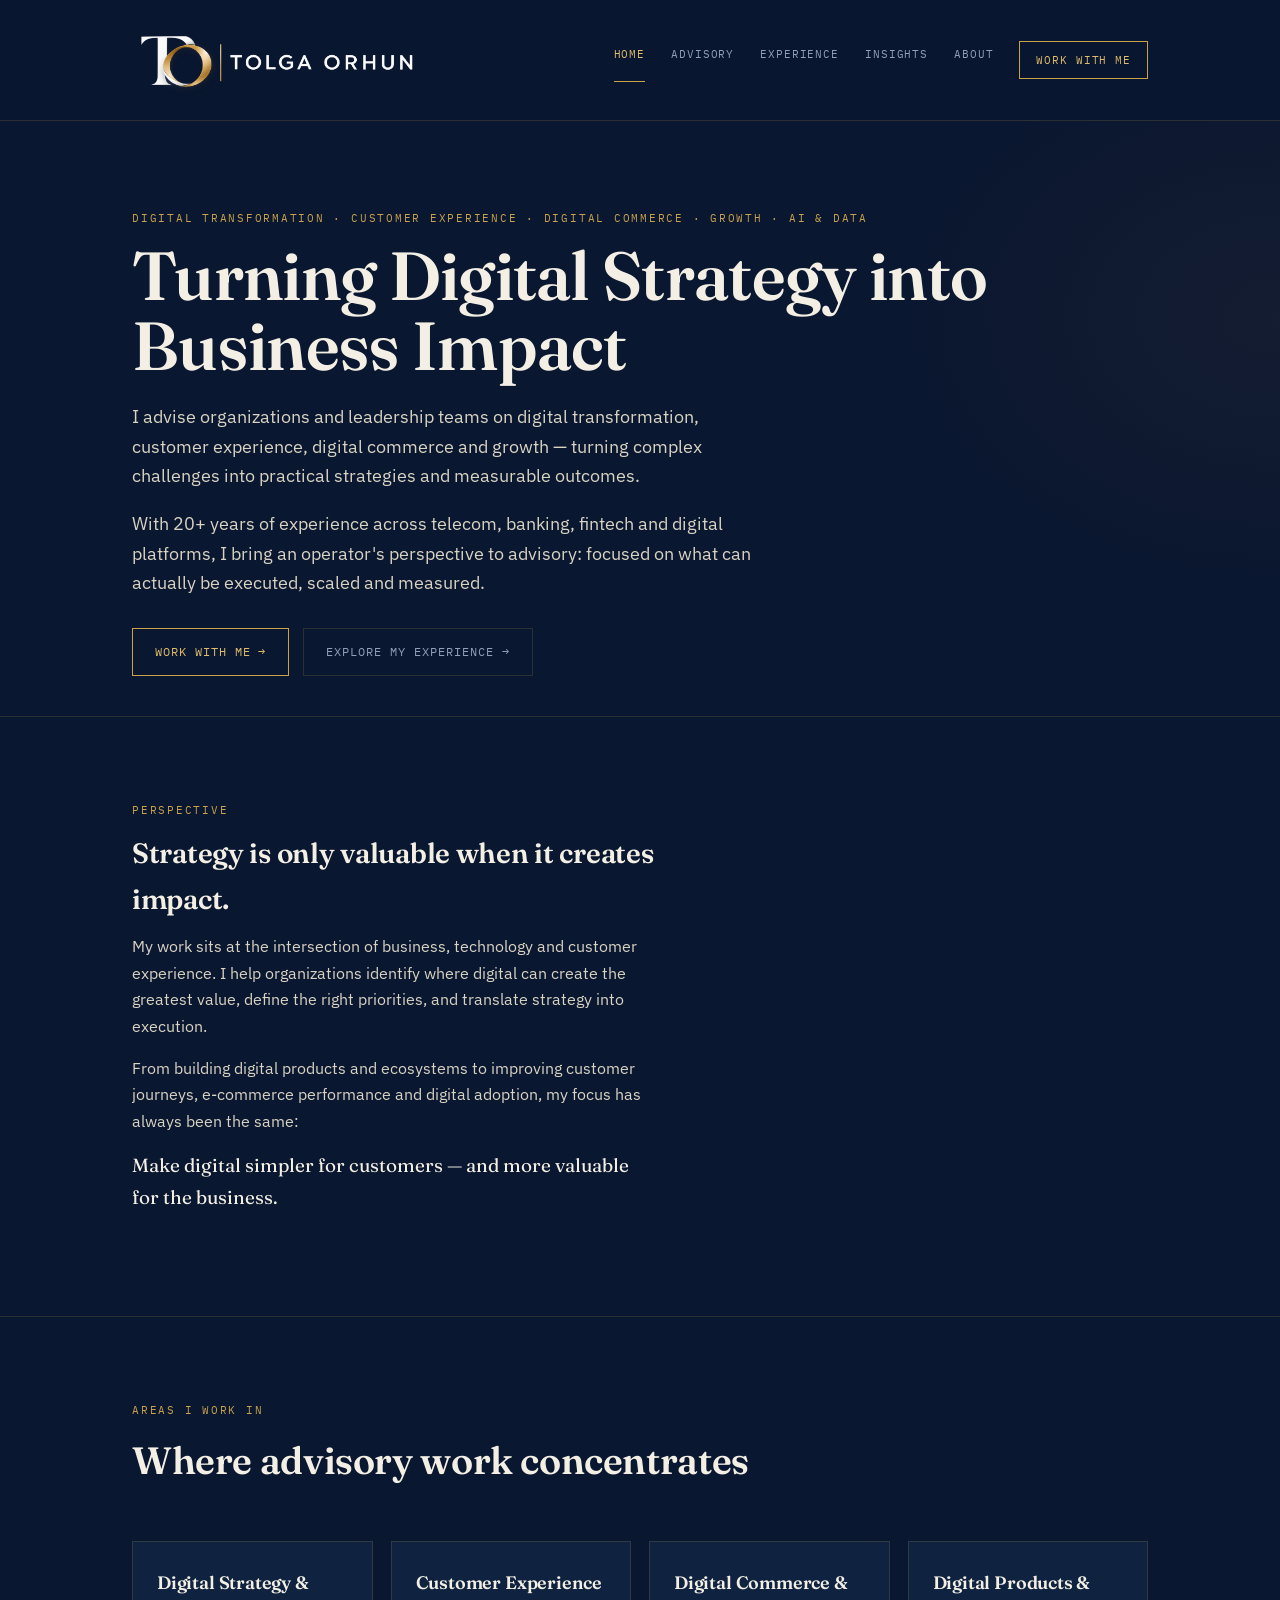
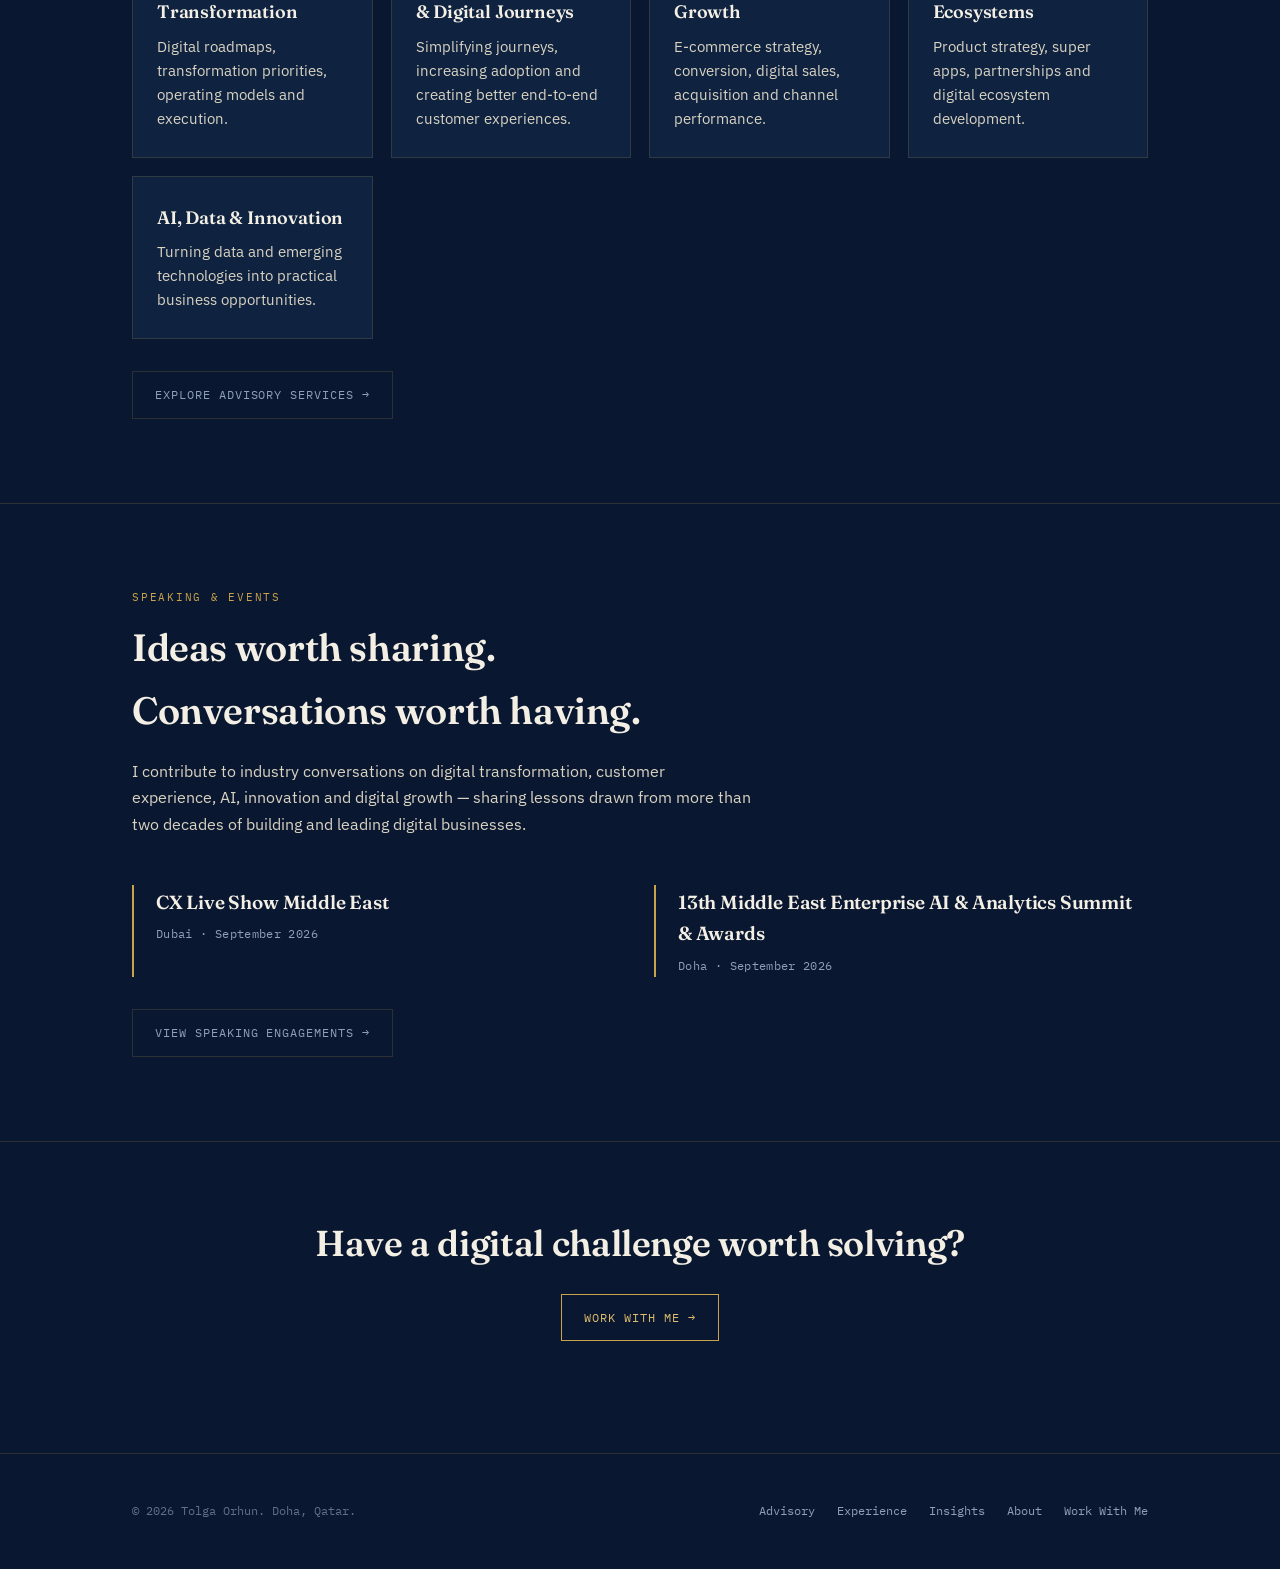
==== commit b887cfdd: "Add files via upload" ====
--- a/index.html
+++ b/index.html
@@ -89,6 +89,33 @@
   </div>
 </section>
 
+<hr class="divider" />
+
+<section class="section">
+  <div class="wrap">
+    <div class="section-head">
+      <p class="eyebrow">Speaking &amp; Events</p>
+      <h2>Ideas worth sharing. Conversations worth having.</h2>
+      <p style="max-width:620px; margin-top:10px;">I contribute to industry conversations on digital transformation, customer experience, AI, innovation and digital growth — sharing lessons drawn from more than two decades of building and leading digital businesses.</p>
+    </div>
+
+    <div class="speaking-preview-grid">
+      <div class="speaking-preview-card">
+        <h3>CX Live Show Middle East</h3>
+        <p>Dubai · September 2026</p>
+      </div>
+      <div class="speaking-preview-card">
+        <h3>13th Middle East Enterprise AI &amp; Analytics Summit &amp; Awards</h3>
+        <p>Doha · September 2026</p>
+      </div>
+    </div>
+
+    <div style="margin-top:32px;">
+      <a class="btn ghost" href="about.html#speaking">View Speaking Engagements →</a>
+    </div>
+  </div>
+</section>
+
 <section class="cta-band">
   <div class="wrap">
     <h2>Have a digital challenge worth solving?</h2>
--- a/styles.css
+++ b/styles.css
@@ -95,7 +95,7 @@
   display: flex;
   align-items: center;
   justify-content: space-between;
-  height: 68px;
+  min-height: 120px;
 }
 .brand {
   display: flex;
@@ -112,12 +112,19 @@
   flex-shrink: 0;
 }
 .brand-lockup img {
-  height: 26px;
-  width: auto;
+  width: 360px;
+  max-width: none;
+  height: auto;
+  max-height: 95px;
+  object-fit: contain;
+  object-position: left center;
   display: block;
 }
+@media (max-width: 1100px) {
+  .brand-lockup img { width: 280px; max-height: 80px; }
+}
 @media (max-width: 560px) {
-  .brand-lockup img { height: 20px; }
+  .brand-lockup img { width: 210px; max-width: 65vw; max-height: 65px; }
 }
 
 /* ---------- Mini cards (Advisory "work together" / capability grids) ---------- */
@@ -238,7 +245,7 @@
 @media (max-width: 720px) {
   .nav-links {
     position: fixed;
-    inset: 68px 0 auto 0;
+    inset: 100px 0 auto 0;
     flex-direction: column;
     background: var(--navy-900);
     padding: 24px 32px;
@@ -517,3 +524,73 @@
   text-align: center;
 }
 .cta-band h2 { font-size: clamp(26px, 4vw, 36px); margin-bottom: 20px; }
+
+/* ---------- Speaking & Events ---------- */
+.speaking-group { margin-bottom: 48px; }
+.speaking-group:last-child { margin-bottom: 0; }
+.speaking-group-label {
+  font-family: var(--font-mono);
+  font-size: 11px;
+  letter-spacing: 0.14em;
+  text-transform: uppercase;
+  color: var(--gold);
+  margin-bottom: 22px;
+}
+.speaking-event {
+  border-top: 1px solid var(--navy-line);
+  padding: 26px 0;
+}
+.speaking-group .speaking-event:last-child {
+  border-bottom: 1px solid var(--navy-line);
+}
+.speaking-event h3 {
+  font-family: var(--font-display);
+  font-size: 21px;
+  color: var(--ivory);
+  margin: 0 0 6px 0;
+}
+.speaking-meta {
+  font-family: var(--font-body);
+  font-size: 13.5px;
+  color: var(--slate);
+  margin: 0 0 8px 0;
+}
+.speaking-role {
+  font-family: var(--font-mono);
+  font-size: 10.5px;
+  letter-spacing: 0.08em;
+  text-transform: uppercase;
+  color: var(--copper);
+}
+.speaking-topic {
+  font-family: var(--font-display);
+  font-style: italic;
+  font-size: 15.5px;
+  color: var(--ivory-dim);
+  margin-top: 8px;
+}
+
+/* Home preview */
+.speaking-preview-grid {
+  display: grid;
+  grid-template-columns: repeat(auto-fit, minmax(260px, 1fr));
+  gap: 28px;
+  margin-top: 28px;
+}
+.speaking-preview-card {
+  border-left: 2px solid var(--gold);
+  padding: 2px 0 2px 22px;
+}
+.speaking-preview-card h3 {
+  font-family: var(--font-display);
+  font-size: 19px;
+  color: var(--ivory);
+  margin: 0 0 6px 0;
+}
+.speaking-preview-card p {
+  font-family: var(--font-mono);
+  font-size: 12px;
+  letter-spacing: 0.03em;
+  color: var(--slate);
+  margin: 0;
+}
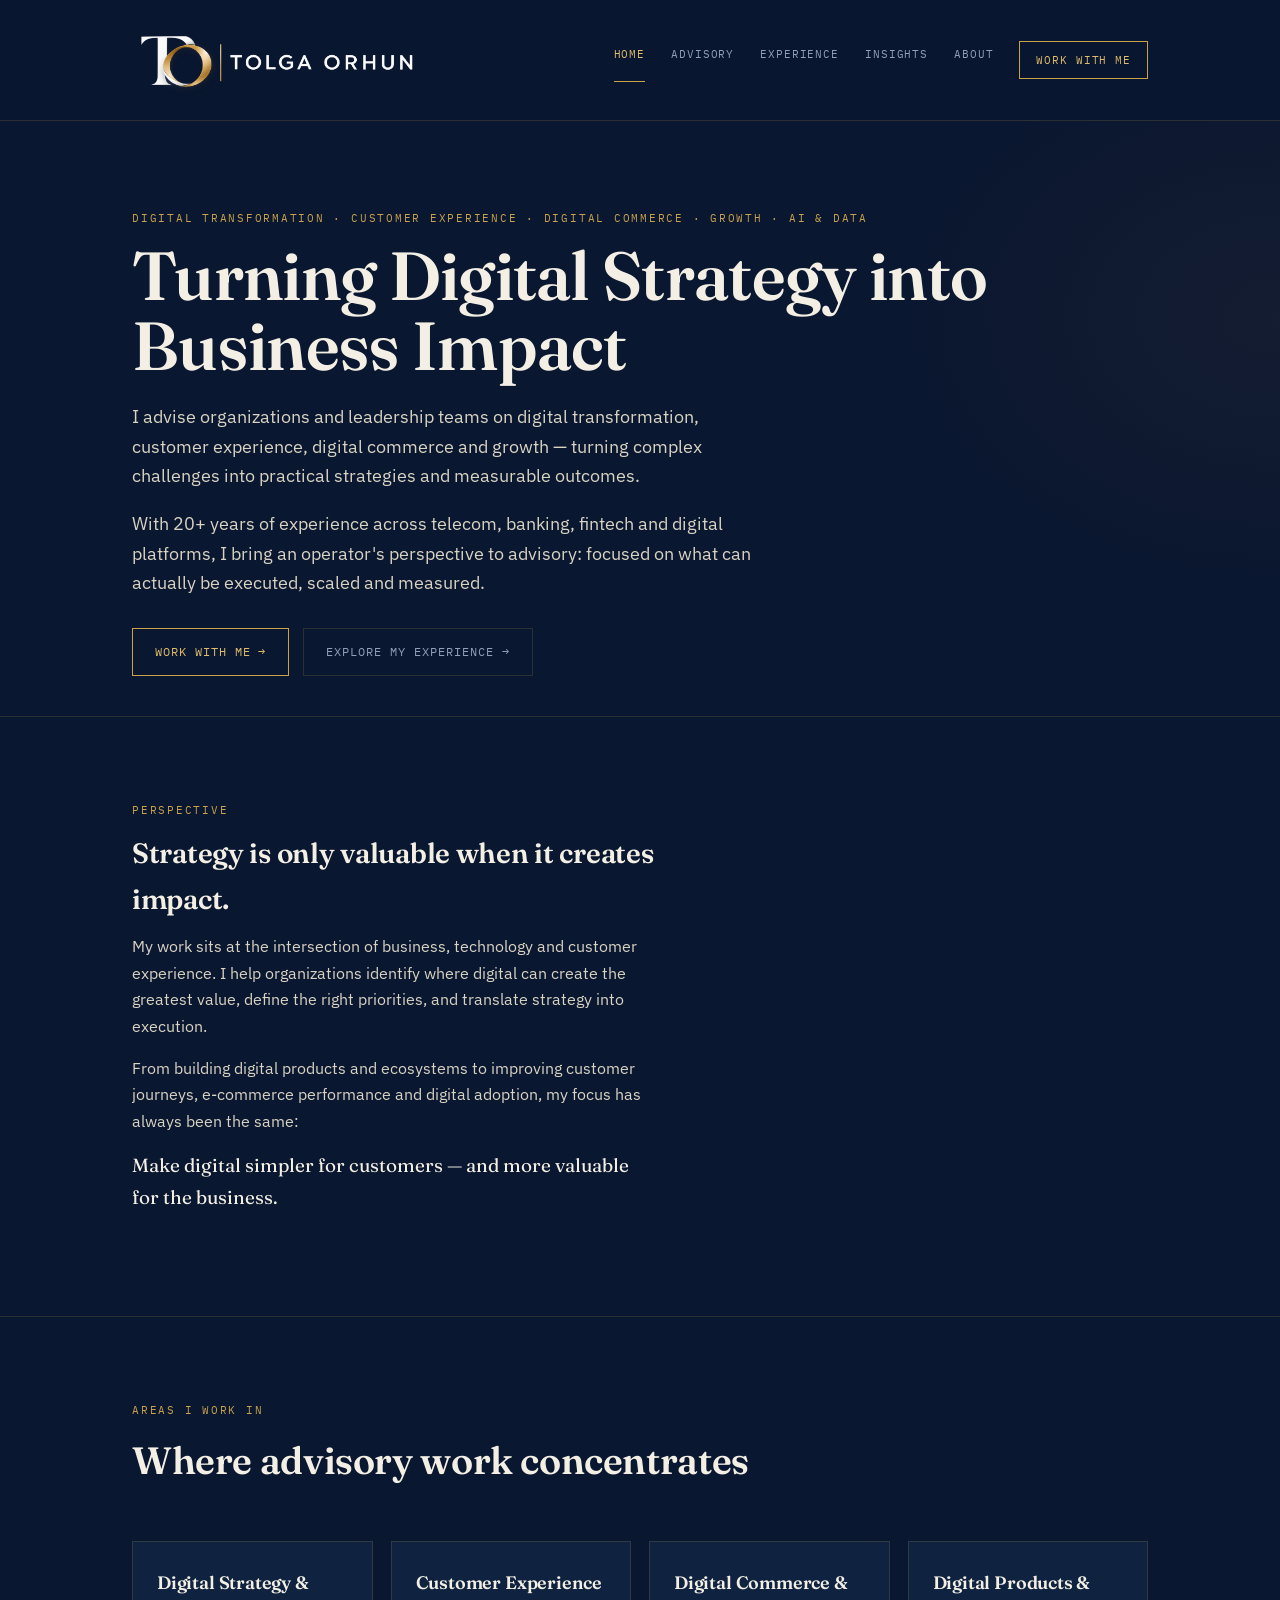
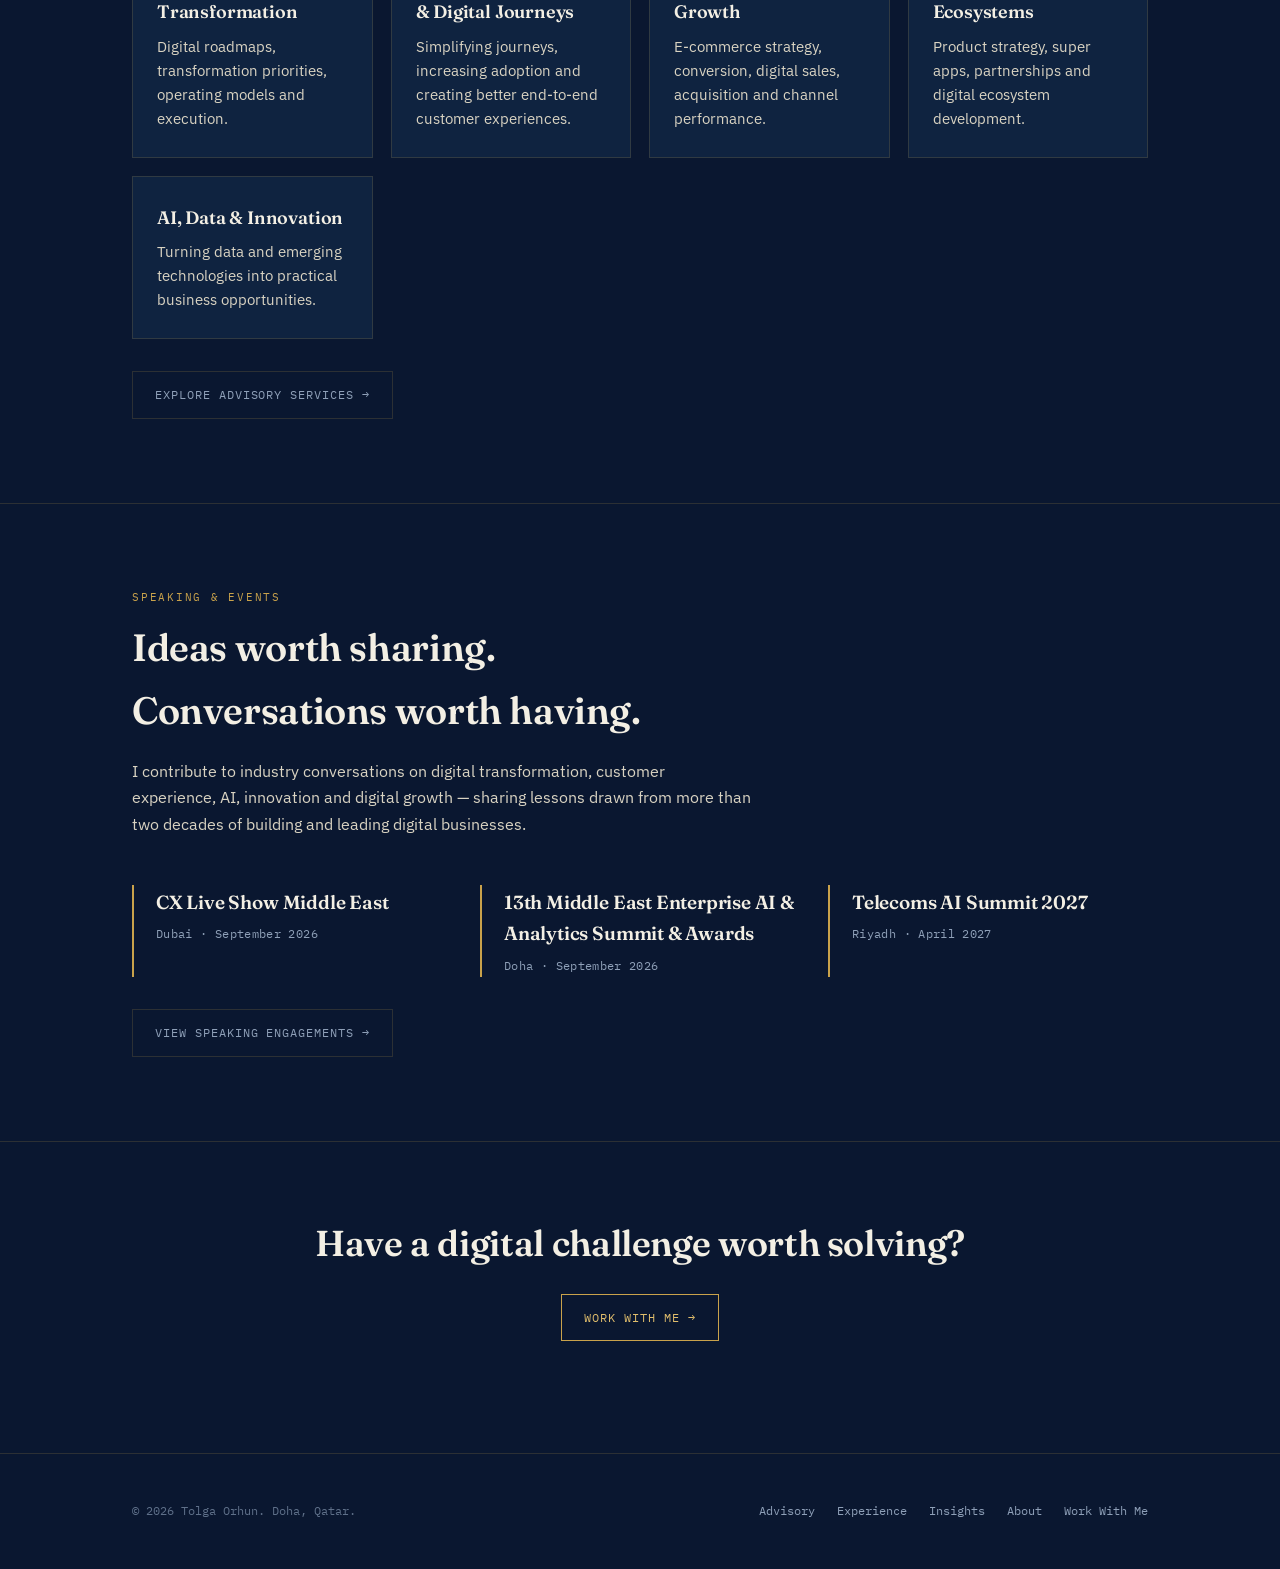
==== commit cda880a7: "Update index.html" ====
--- a/index.html
+++ b/index.html
@@ -61,28 +61,34 @@
       <p class="eyebrow">Areas I Work In</p>
       <h2>Where advisory work concentrates</h2>
     </div>
+
     <div class="mini-cards">
       <div class="mini-card">
         <h3>Digital Strategy &amp; Transformation</h3>
         <p>Digital roadmaps, transformation priorities, operating models and execution.</p>
       </div>
+
       <div class="mini-card">
         <h3>Customer Experience &amp; Digital Journeys</h3>
         <p>Simplifying journeys, increasing adoption and creating better end-to-end customer experiences.</p>
       </div>
+
       <div class="mini-card">
         <h3>Digital Commerce &amp; Growth</h3>
         <p>E-commerce strategy, conversion, digital sales, acquisition and channel performance.</p>
       </div>
+
       <div class="mini-card">
         <h3>Digital Products &amp; Ecosystems</h3>
         <p>Product strategy, super apps, partnerships and digital ecosystem development.</p>
       </div>
+
       <div class="mini-card">
         <h3>AI, Data &amp; Innovation</h3>
         <p>Turning data and emerging technologies into practical business opportunities.</p>
       </div>
     </div>
+
     <div style="margin-top:32px;">
       <a class="btn ghost" href="advisory.html">Explore Advisory Services →</a>
     </div>
@@ -100,14 +106,22 @@
     </div>
 
     <div class="speaking-preview-grid">
+
       <div class="speaking-preview-card">
         <h3>CX Live Show Middle East</h3>
         <p>Dubai · September 2026</p>
       </div>
+
       <div class="speaking-preview-card">
         <h3>13th Middle East Enterprise AI &amp; Analytics Summit &amp; Awards</h3>
         <p>Doha · September 2026</p>
       </div>
+
+      <div class="speaking-preview-card">
+        <h3>Telecoms AI Summit 2027</h3>
+        <p>Riyadh · April 2027</p>
+      </div>
+
     </div>
 
     <div style="margin-top:32px;">
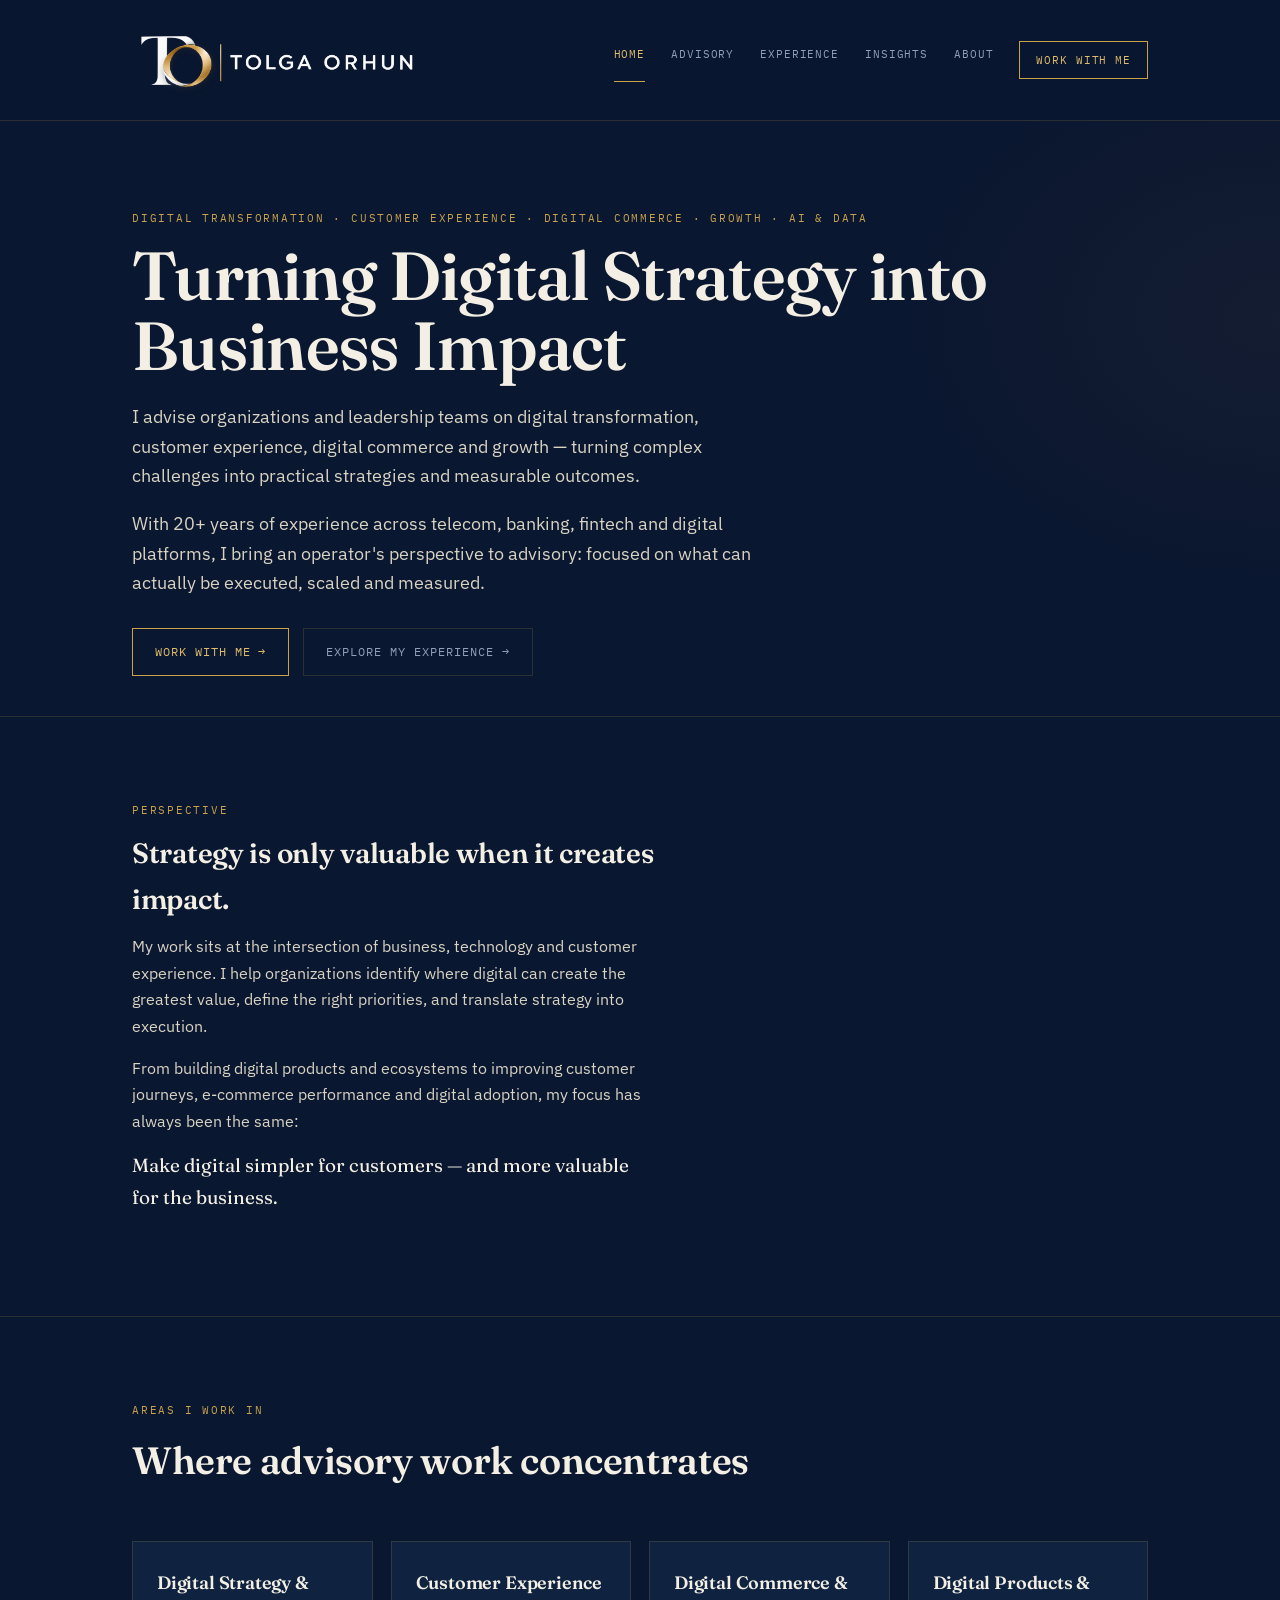
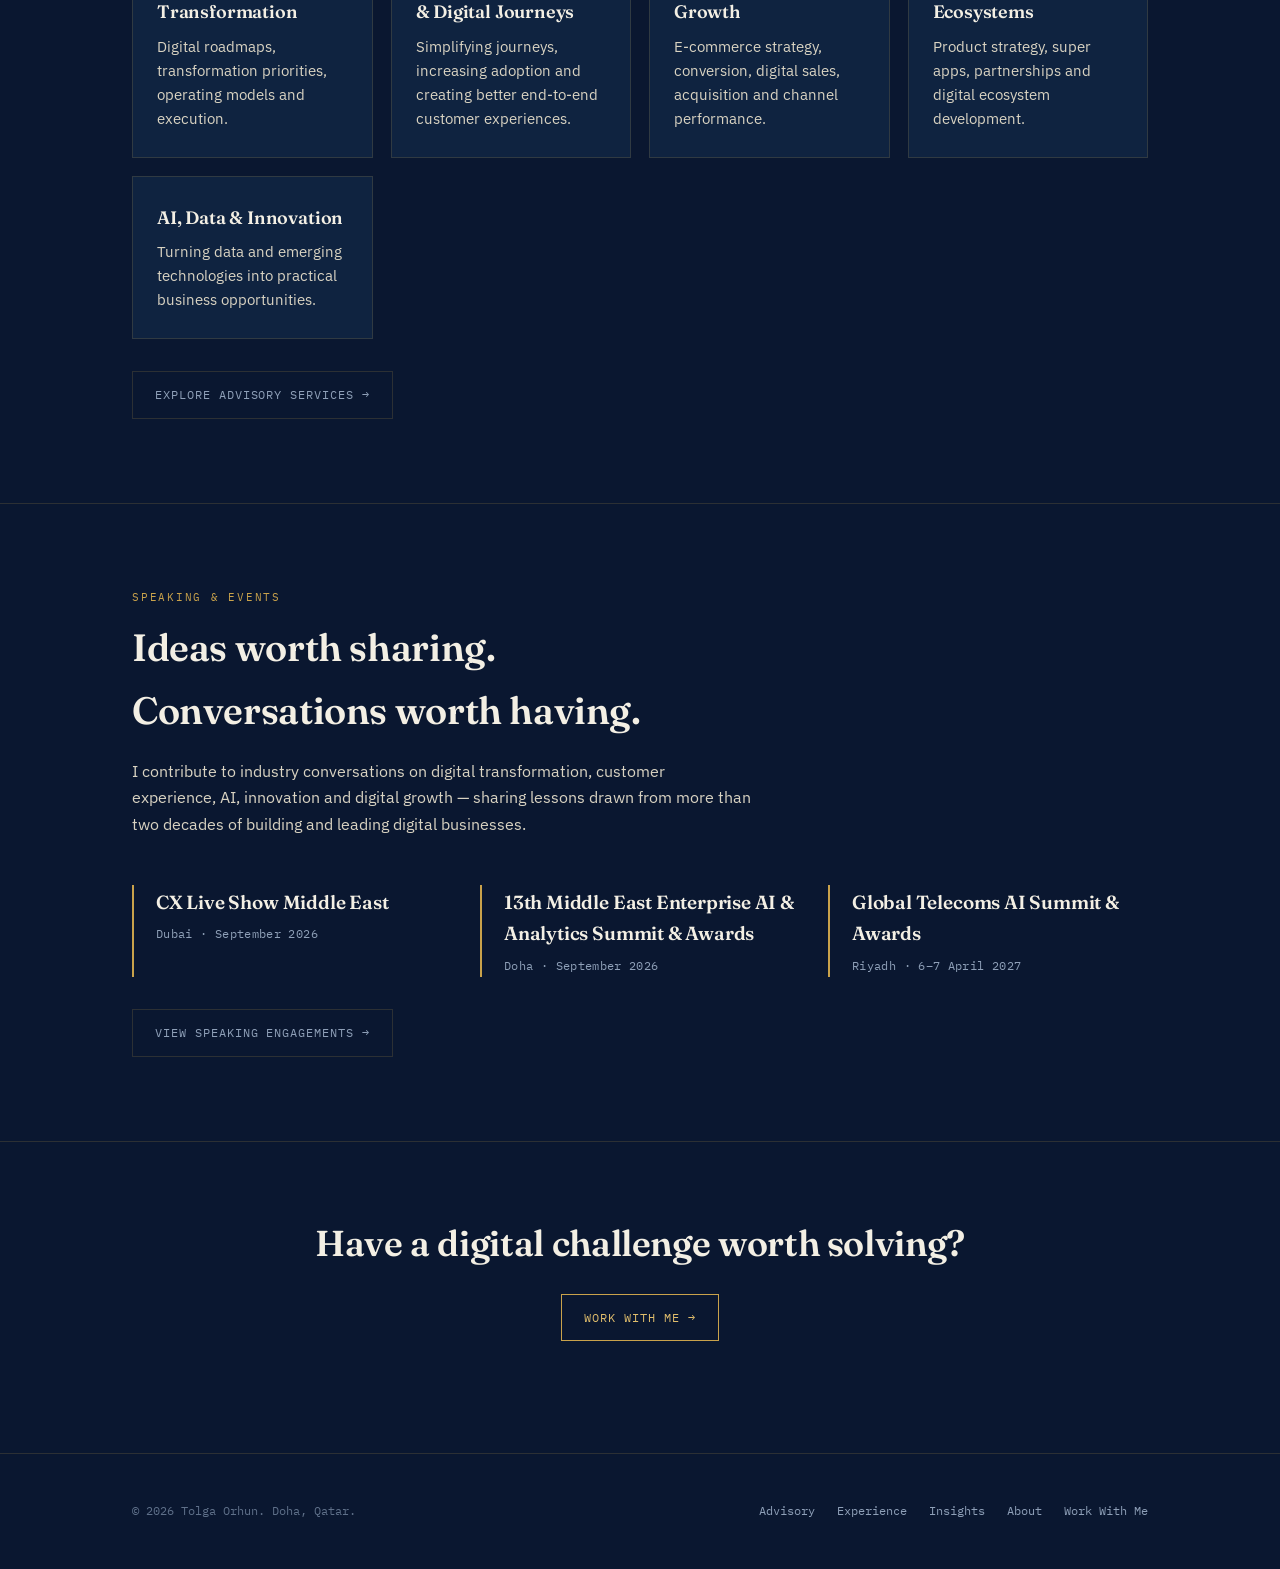
==== commit d3fc9700: "Add files via upload" ====
--- a/index.html
+++ b/index.html
@@ -118,8 +118,8 @@
       </div>
 
       <div class="speaking-preview-card">
-        <h3>Telecoms AI Summit 2027</h3>
-        <p>Riyadh · April 2027</p>
+        <h3>Global Telecoms AI Summit &amp; Awards</h3>
+        <p>Riyadh · 6–7 April 2027</p>
       </div>
 
     </div>
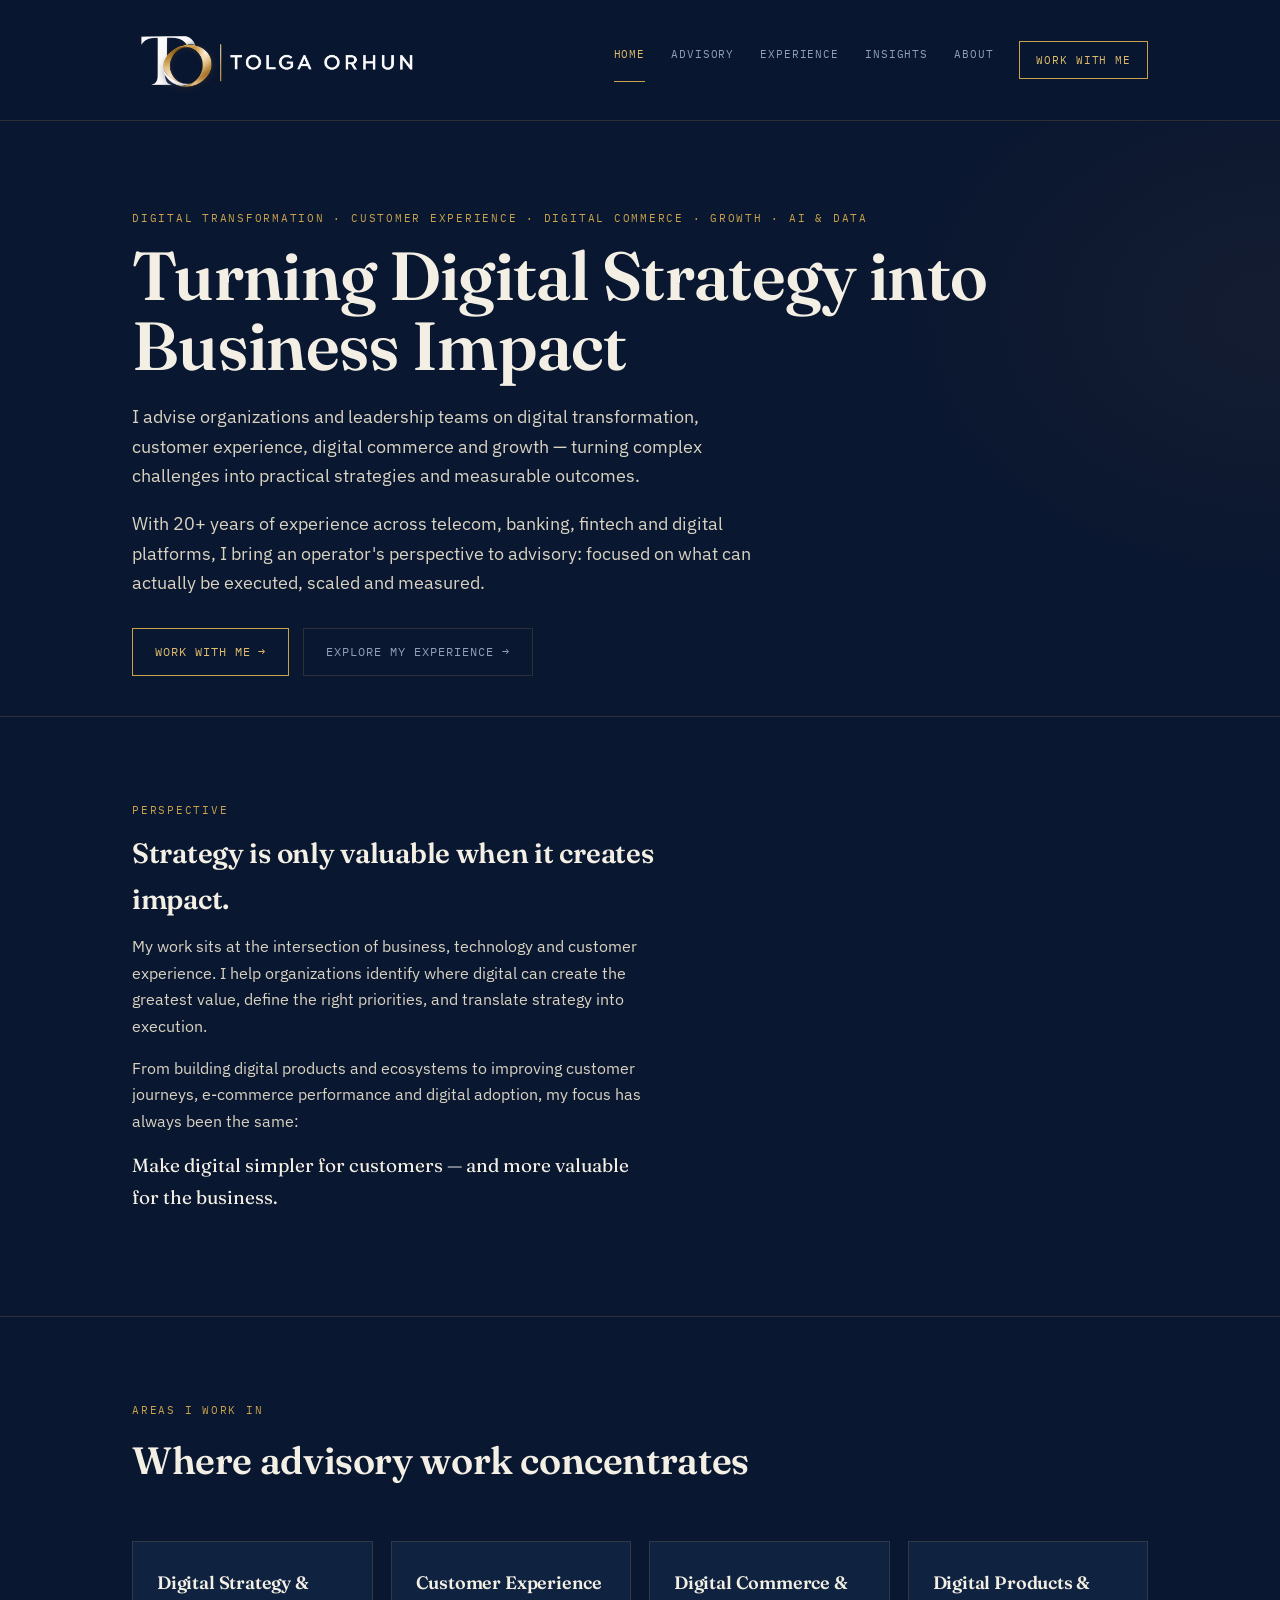
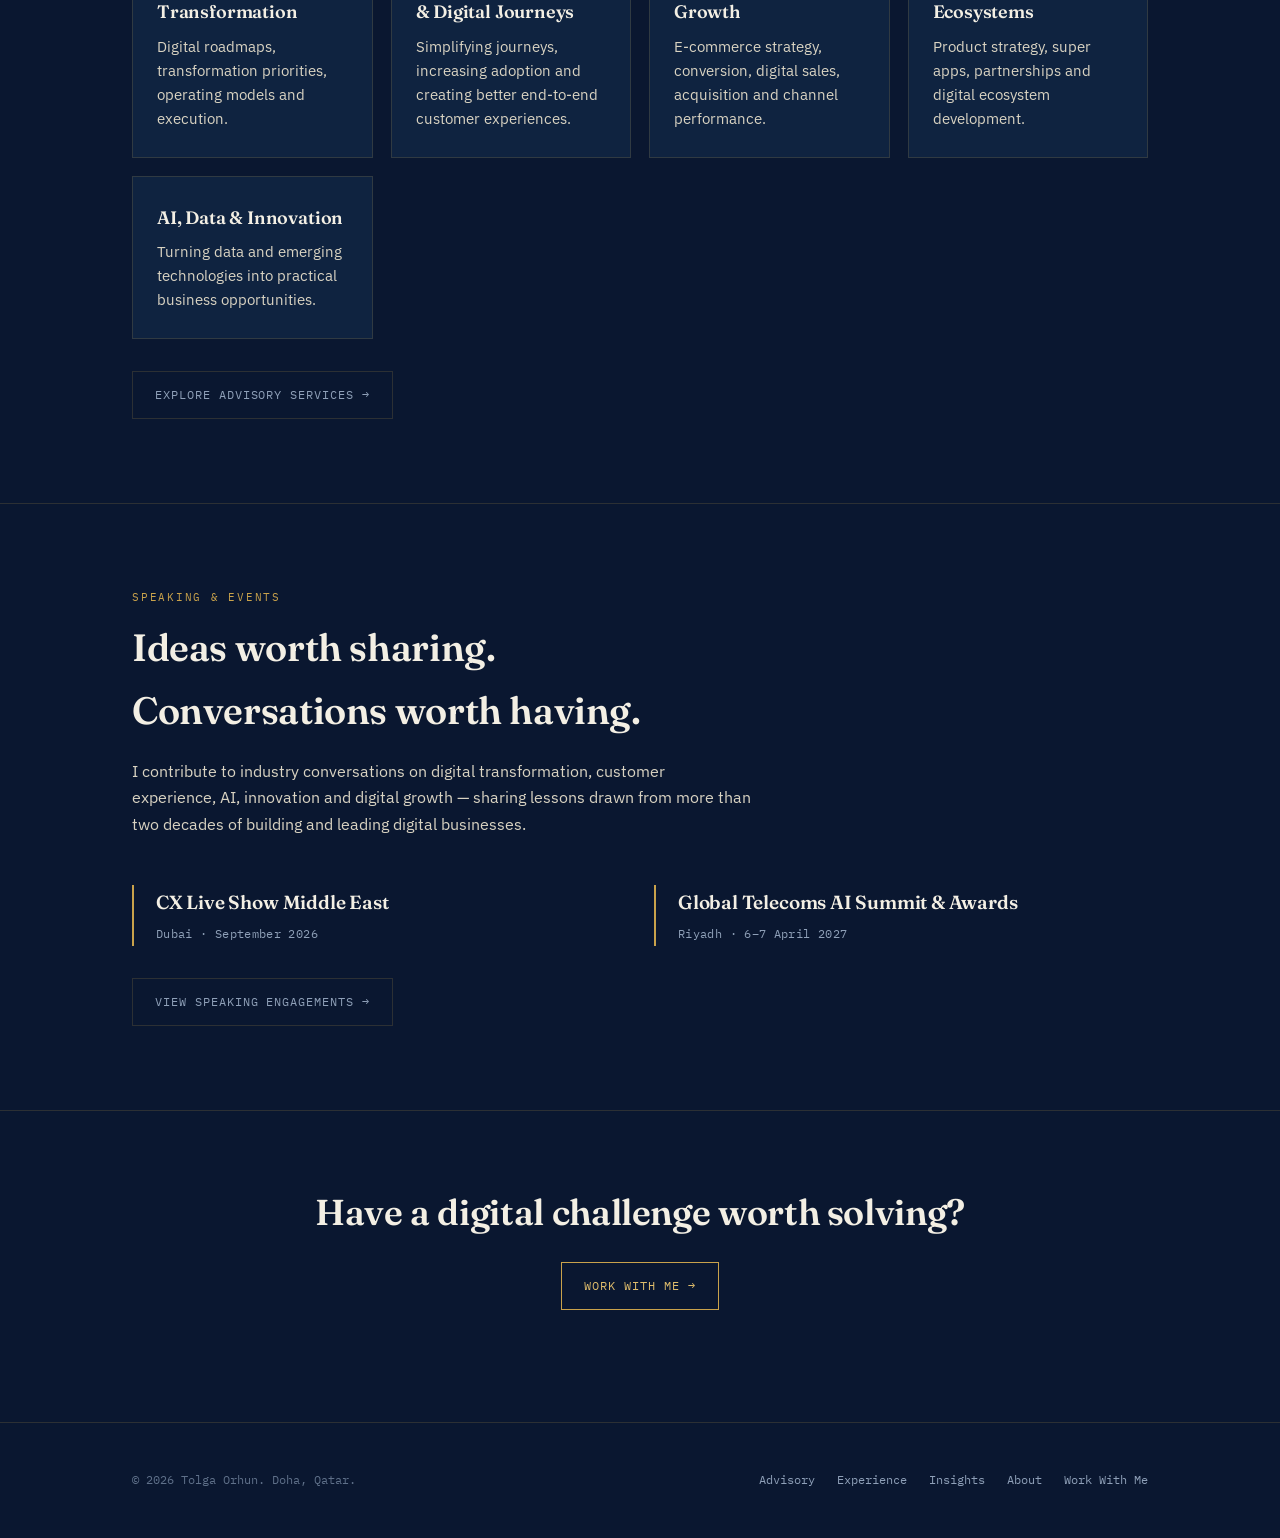
==== commit a9f27879: "Add files via upload" ====
--- a/index.html
+++ b/index.html
@@ -113,11 +113,6 @@
       </div>
 
       <div class="speaking-preview-card">
-        <h3>13th Middle East Enterprise AI &amp; Analytics Summit &amp; Awards</h3>
-        <p>Doha · September 2026</p>
-      </div>
-
-      <div class="speaking-preview-card">
         <h3>Global Telecoms AI Summit &amp; Awards</h3>
         <p>Riyadh · 6–7 April 2027</p>
       </div>
